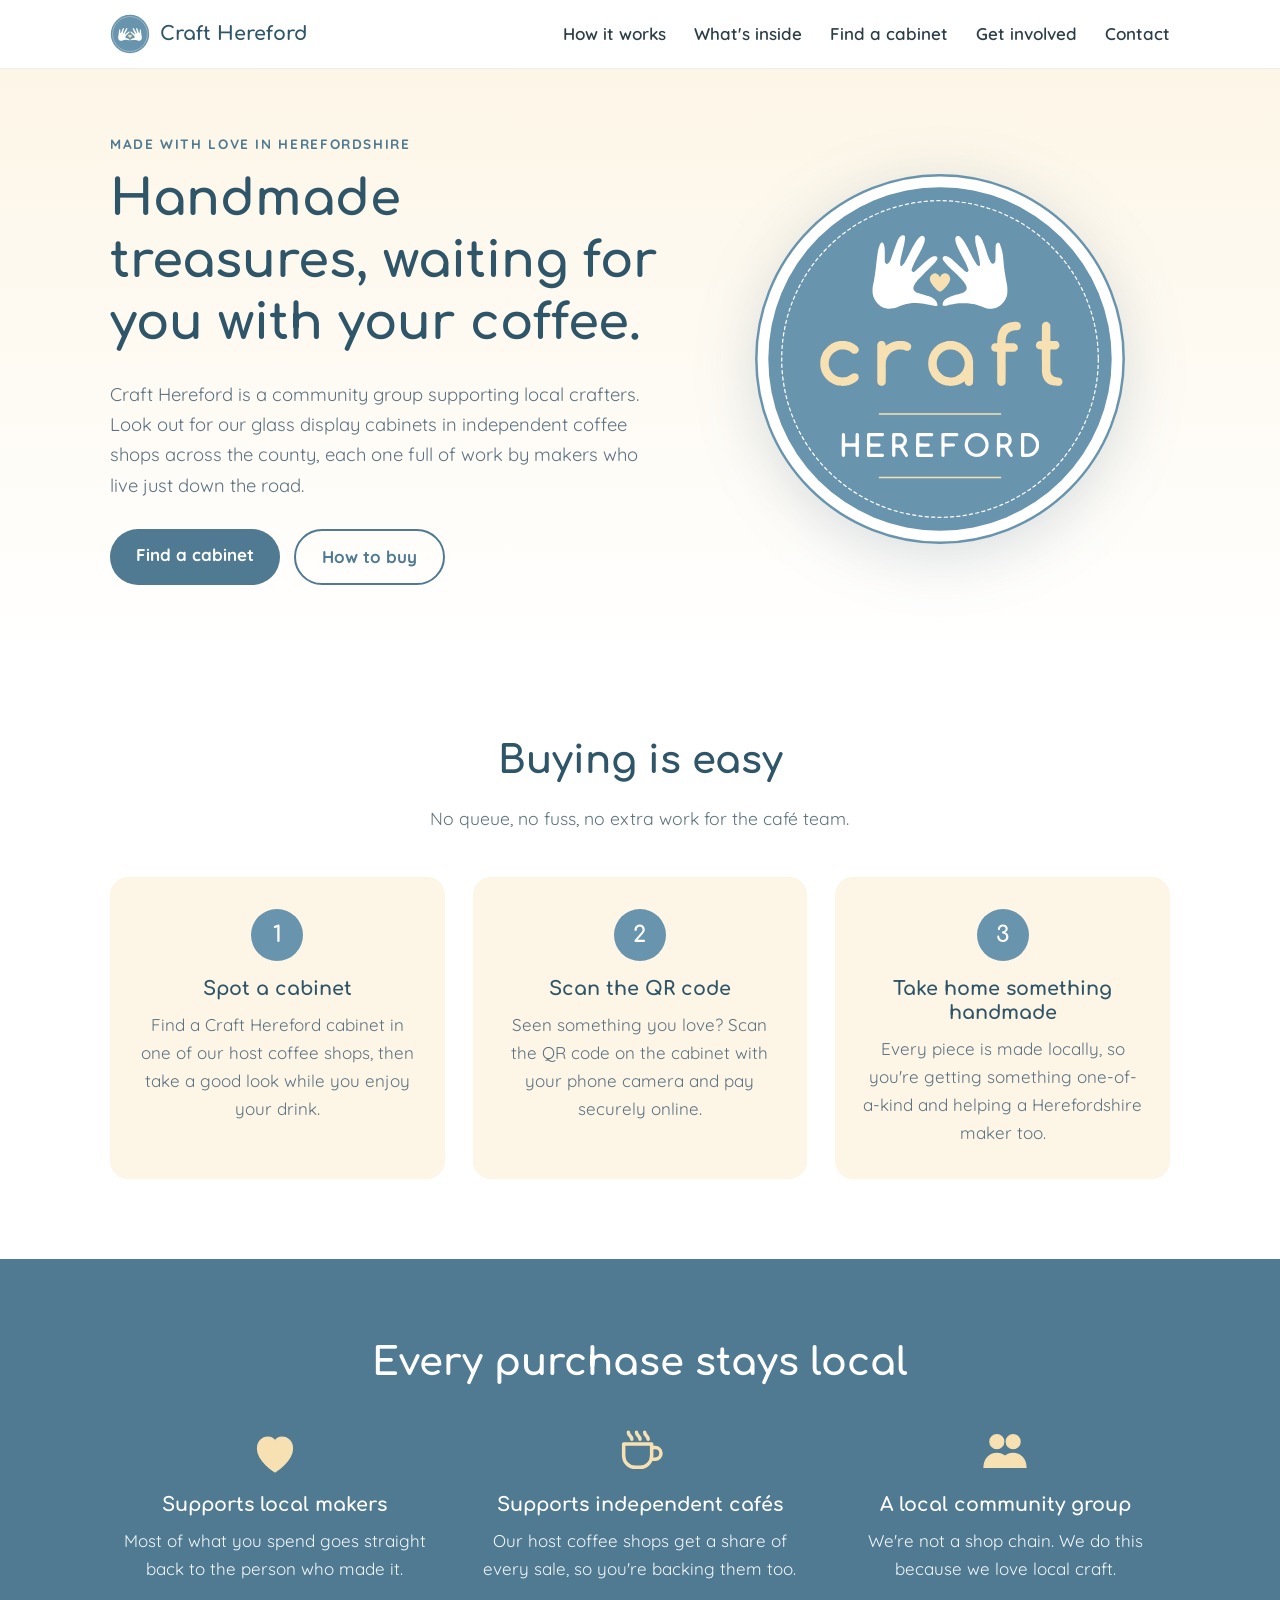
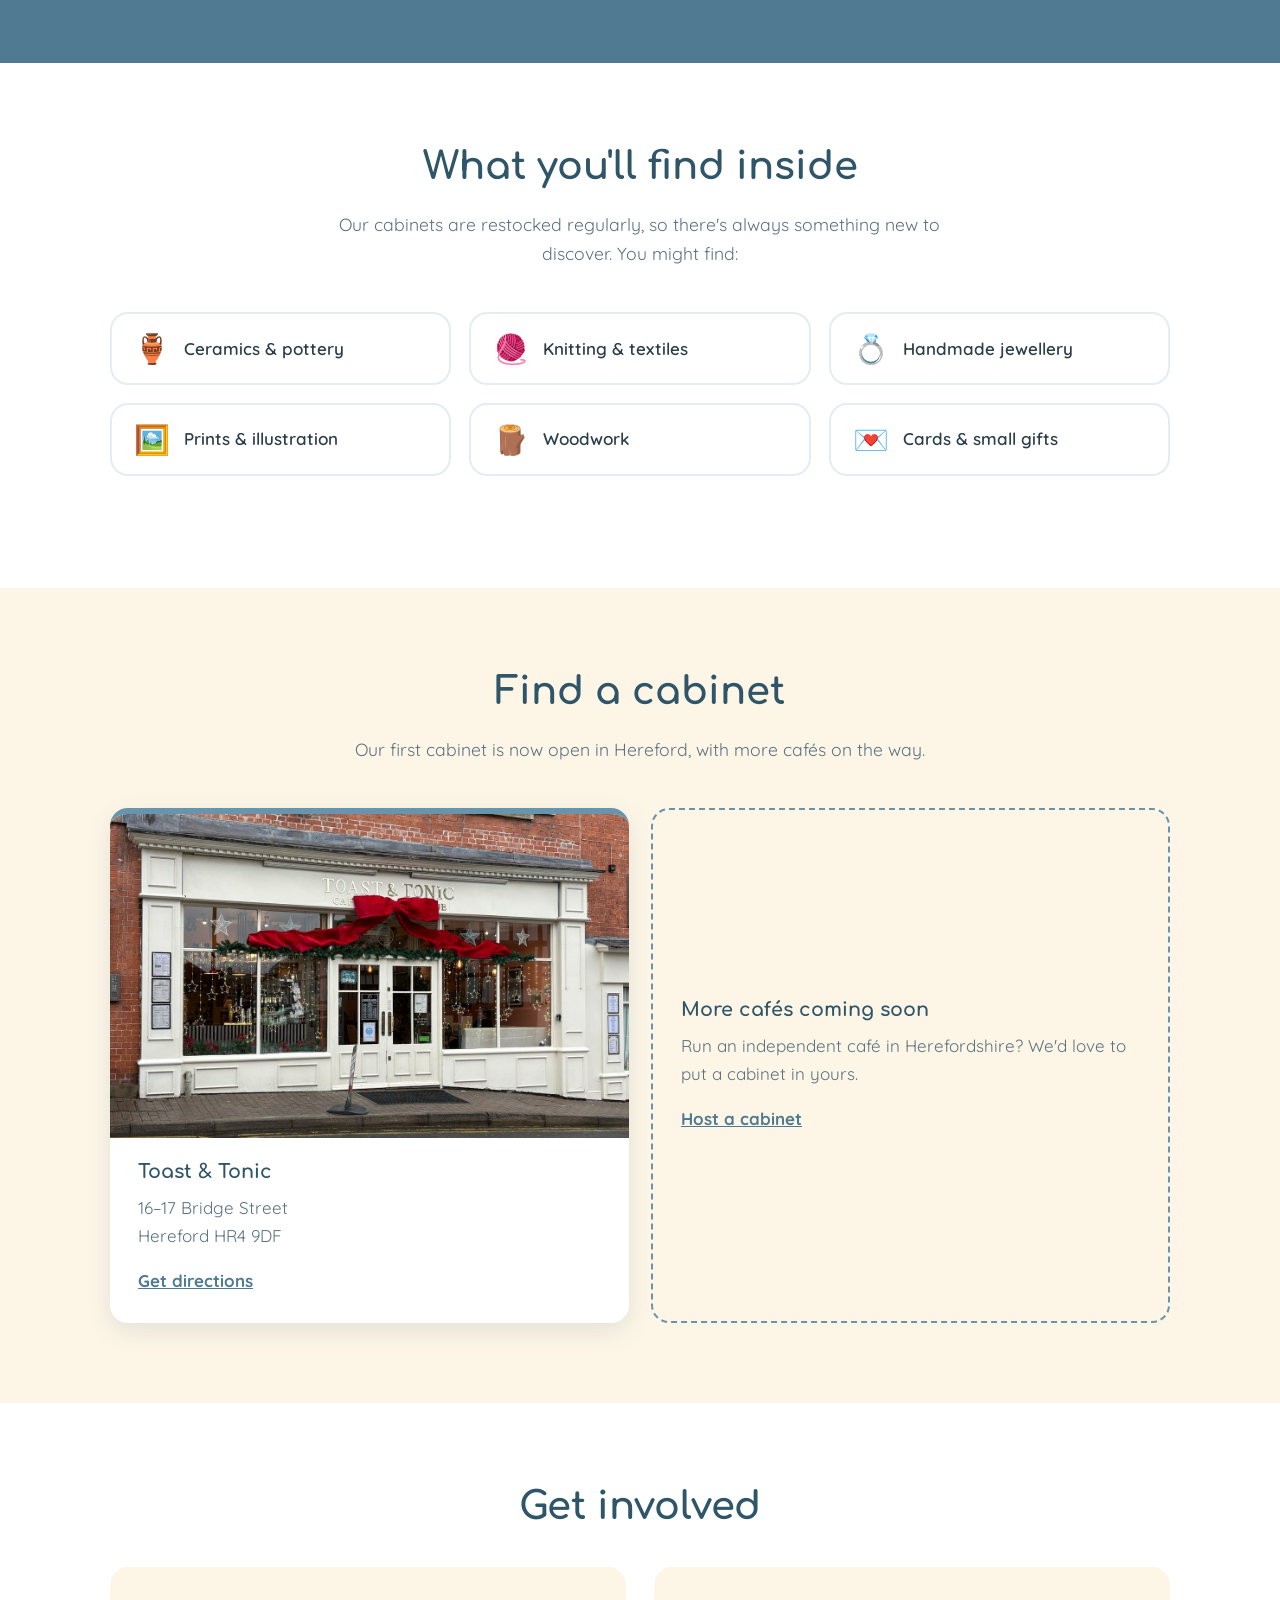
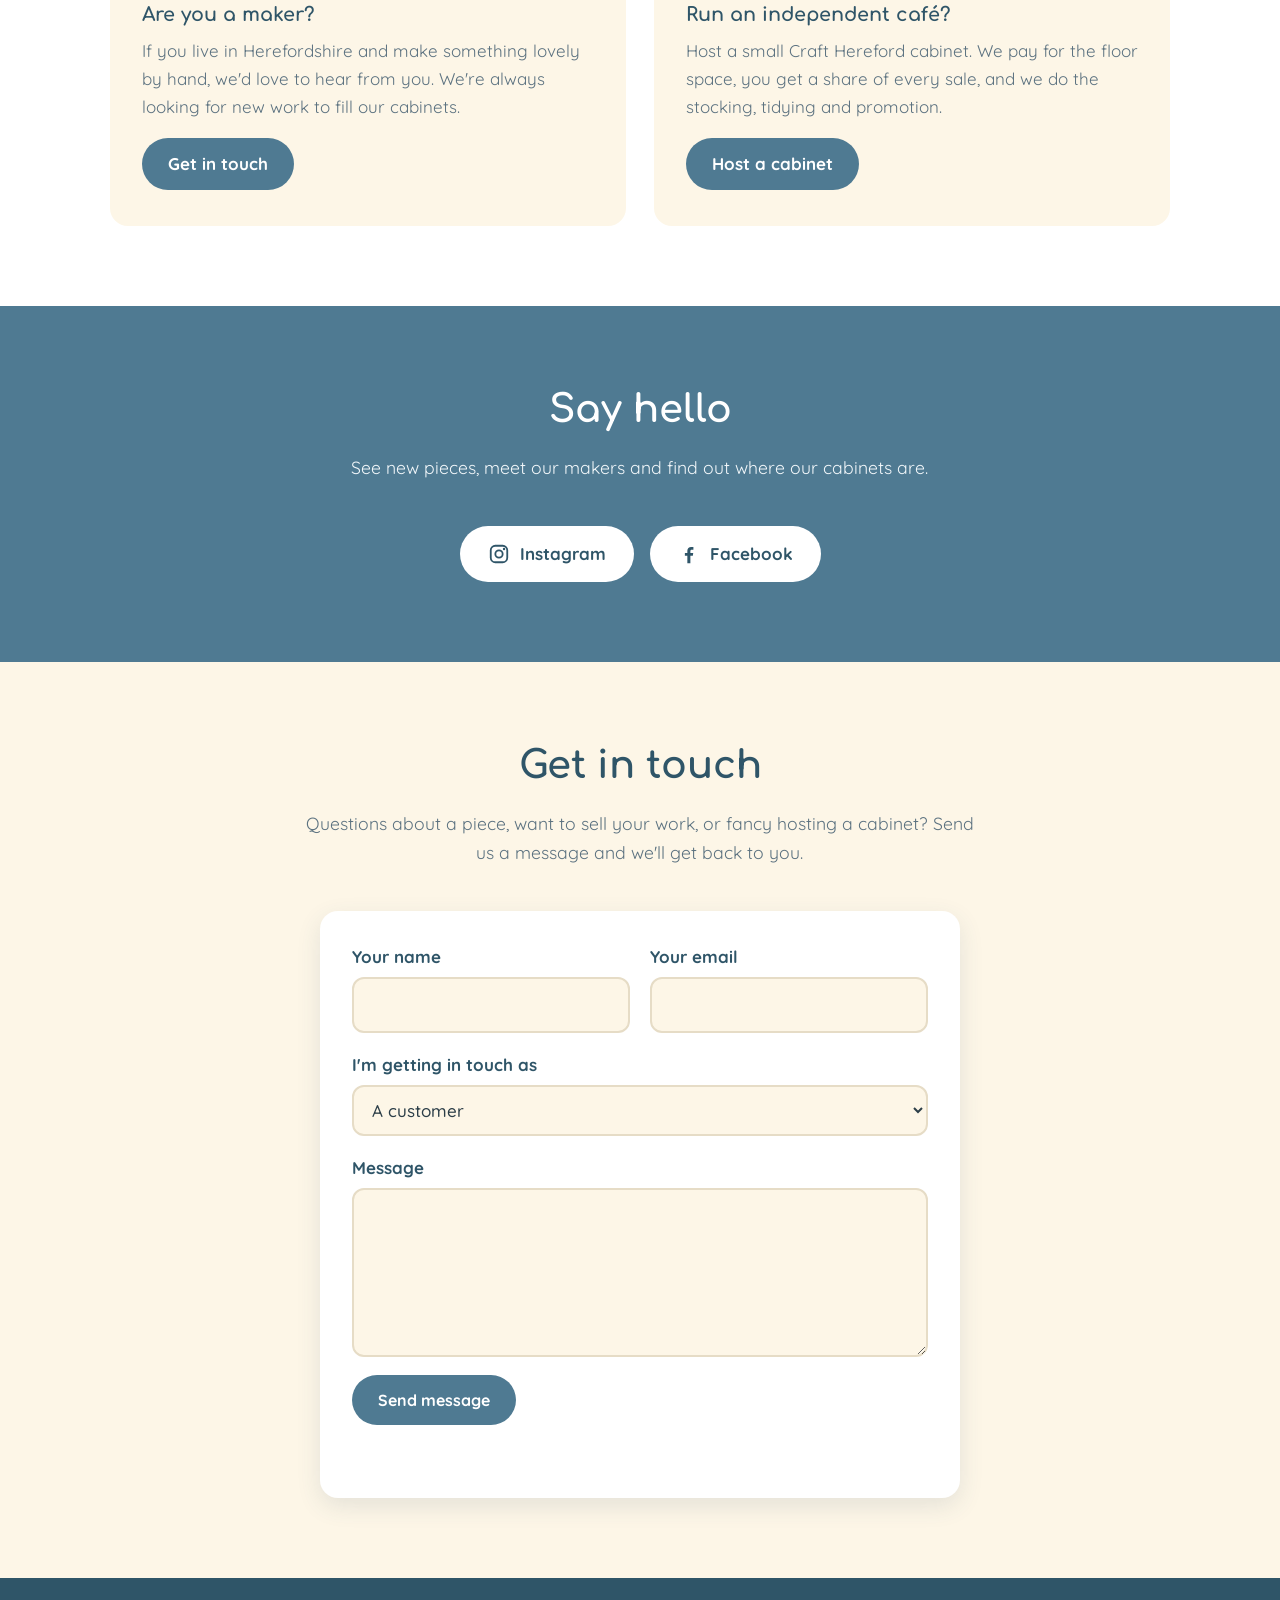
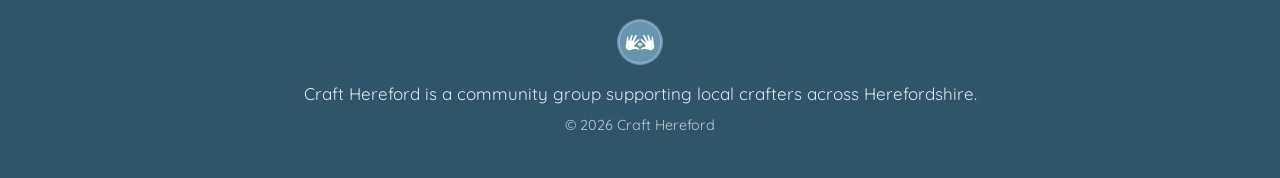
==== index.html @ 9505b9af "Use a sharper Toast & Tonic photo Resized from the full-size original to 1200x900 with camera data r" ====
<!doctype html>
<html lang="en-GB">
<head>
  <meta charset="utf-8">
  <meta name="viewport" content="width=device-width, initial-scale=1">
  <title>Craft Hereford | Handmade by local makers</title>
  <meta name="description" content="Craft Hereford is a community group supporting local crafters. Find our display cabinets of handmade work in independent coffee shops across Herefordshire.">
  <meta property="og:title" content="Craft Hereford">
  <meta property="og:description" content="Handmade by Herefordshire makers. Find our cabinets in independent coffee shops across the county.">
  <meta property="og:image" content="assets/logo-600.png">
  <meta property="og:type" content="website">
  <meta name="theme-color" content="#6894ae">
  <link rel="icon" type="image/svg+xml" href="assets/logo/craft-hereford-mark.svg">
  <link rel="icon" type="image/png" href="assets/favicon.png">
  <link rel="apple-touch-icon" href="assets/apple-touch-icon.png">
  <link rel="preconnect" href="https://fonts.googleapis.com">
  <link rel="preconnect" href="https://fonts.gstatic.com" crossorigin>
  <link href="https://fonts.googleapis.com/css2?family=Comfortaa:wght@500;700&family=Quicksand:wght@400;500;600;700&display=swap" rel="stylesheet">
  <link rel="stylesheet" href="styles.css">
</head>
<body>

  <header class="site-header">
    <div class="container header-inner">
      <a href="#top" class="brand" aria-label="Craft Hereford home">
        <img src="assets/logo/craft-hereford-mark.svg" alt="" width="40" height="40">
        <span>Craft Hereford</span>
      </a>
      <button class="nav-toggle" aria-expanded="false" aria-controls="site-nav">
        <span class="sr-only">Menu</span>
        <span class="bar"></span><span class="bar"></span><span class="bar"></span>
      </button>
      <nav id="site-nav" class="site-nav">
        <a href="#how-it-works">How it works</a>
        <a href="#whats-inside">What's inside</a>
        <a href="#find-us">Find a cabinet</a>
        <a href="#get-involved">Get involved</a>
        <a href="#contact">Contact</a>
      </nav>
    </div>
  </header>

  <main id="top">

    <!-- Hero -->
    <section class="hero">
      <div class="container hero-inner">
        <div class="hero-text">
          <p class="eyebrow">Made with love in Herefordshire</p>
          <h1>Handmade treasures, waiting for you with your coffee.</h1>
          <p class="lead">
            Craft Hereford is a community group supporting local crafters.
            Look out for our glass display cabinets in independent coffee shops across
            the county, each one full of work by makers who live just down the road.
          </p>
          <div class="hero-actions">
            <a href="#find-us" class="btn btn-primary">Find a cabinet</a>
            <a href="#how-it-works" class="btn btn-ghost">How to buy</a>
          </div>
        </div>
        <div class="hero-logo">
          <img src="assets/logo/craft-hereford-badge.svg" alt="Craft Hereford logo: two hands framing a heart" width="600" height="600">
        </div>
      </div>
    </section>

    <!-- How it works -->
    <section id="how-it-works" class="section">
      <div class="container">
        <h2 class="section-title">Buying is easy</h2>
        <p class="section-intro">No queue, no fuss, no extra work for the café team.</p>
        <ol class="steps">
          <li class="step">
            <span class="step-num">1</span>
            <h3>Spot a cabinet</h3>
            <p>Find a Craft Hereford cabinet in one of our host coffee shops, then take a good look while you enjoy your drink.</p>
          </li>
          <li class="step">
            <span class="step-num">2</span>
            <h3>Scan the QR code</h3>
            <p>Seen something you love? Scan the QR code on the cabinet with your phone camera and pay securely online.</p>
          </li>
          <li class="step">
            <span class="step-num">3</span>
            <h3>Take home something handmade</h3>
            <p>Every piece is made locally, so you're getting something one-of-a-kind and helping a Herefordshire maker too.</p>
          </li>
        </ol>
      </div>
    </section>

    <!-- Why it matters -->
    <section class="section section-blue">
      <div class="container">
        <h2 class="section-title">Every purchase stays local</h2>
        <div class="values">
          <div class="value">
            <svg viewBox="0 0 48 48" aria-hidden="true"><path d="M24 42s-15-9.2-15-20.2C9 16 13 12 18 12c2.9 0 4.8 1.4 6 3.2C25.2 13.4 27.1 12 30 12c5 0 9 4 9 9.8C39 32.8 24 42 24 42z"/></svg>
            <h3>Supports local makers</h3>
            <p>Most of what you spend goes straight back to the person who made it.</p>
          </div>
          <div class="value">
            <svg viewBox="0 0 48 48" aria-hidden="true"><path d="M10 18h24v10a10 10 0 0 1-10 10h-4a10 10 0 0 1-10-10V18zm24 3h3a5 5 0 0 1 0 10h-3.5M14 8c0 3 3 3 3 6M21 8c0 3 3 3 3 6M28 8c0 3 3 3 3 6" fill="none" stroke-width="3" stroke-linecap="round" stroke-linejoin="round"/></svg>
            <h3>Supports independent cafés</h3>
            <p>Our host coffee shops get a share of every sale, so you're backing them too.</p>
          </div>
          <div class="value">
            <svg viewBox="0 0 48 48" aria-hidden="true"><circle cx="17" cy="16" r="6"/><circle cx="31" cy="16" r="6"/><path d="M6 38c0-7 5-12 11-12s11 5 11 12zM20 38c0-7 5-12 11-12s11 5 11 12z"/></svg>
            <h3>A local community group</h3>
            <p>We're not a shop chain. We do this because we love local craft.</p>
          </div>
        </div>
      </div>
    </section>

    <!-- What's inside -->
    <section id="whats-inside" class="section">
      <div class="container">
        <h2 class="section-title">What you'll find inside</h2>
        <p class="section-intro">Our cabinets are restocked regularly, so there's always something new to discover. You might find:</p>
        <ul class="crafts">
          <li><span class="craft-icon" aria-hidden="true">🏺</span>Ceramics &amp; pottery</li>
          <li><span class="craft-icon" aria-hidden="true">🧶</span>Knitting &amp; textiles</li>
          <li><span class="craft-icon" aria-hidden="true">💍</span>Handmade jewellery</li>
          <li><span class="craft-icon" aria-hidden="true">🖼️</span>Prints &amp; illustration</li>
          <li><span class="craft-icon" aria-hidden="true">🪵</span>Woodwork</li>
          <li><span class="craft-icon" aria-hidden="true">💌</span>Cards &amp; small gifts</li>
        </ul>
      </div>
    </section>

    <!-- Find us -->
    <section id="find-us" class="section section-cream">
      <div class="container">
        <h2 class="section-title">Find a cabinet</h2>
        <p class="section-intro">Our first cabinet is now open in Hereford, with more cafés on the way.</p>

        <!--
          CABINET LOCATIONS.
          To add a café, copy a <li class="location"> block and put it before the "More cafés" card.
          In the directions link, use + for spaces and %26 for "&".
          Photos go in assets/locations/ and should be landscape; they are cropped slightly to 16:10.

          <li class="location">
            <img class="location-photo" src="assets/locations/cafe-name.jpg" alt="The Café name shopfront" width="512" height="384" loading="lazy">   (optional: delete this line if there's no photo)
            <h3>Café name</h3>
            <p>Street<br>Town Postcode</p>
            <a href="https://www.google.com/maps/search/?api=1&amp;query=Café+name+Street+Town+Postcode" target="_blank" rel="noopener">Get directions</a>
          </li>
        -->
        <ul class="locations">
          <li class="location">
            <img class="location-photo" src="assets/locations/toast-and-tonic.jpg" alt="The Toast &amp; Tonic shopfront on Bridge Street, Hereford" width="1200" height="900" loading="lazy">
            <h3>Toast &amp; Tonic</h3>
            <p>16–17 Bridge Street<br>Hereford HR4 9DF</p>
            <a href="https://www.google.com/maps/search/?api=1&amp;query=Toast+%26+Tonic+16-17+Bridge+St+Hereford+HR4+9DF" target="_blank" rel="noopener">Get directions</a>
          </li>
          <li class="location location-more">
            <h3>More cafés coming soon</h3>
            <p>Run an independent café in Herefordshire? We'd love to put a cabinet in yours.</p>
            <a href="#contact" data-about="cafe">Host a cabinet</a>
          </li>
        </ul>
      </div>
    </section>

    <!-- Get involved -->
    <section id="get-involved" class="section">
      <div class="container">
        <h2 class="section-title">Get involved</h2>
        <div class="cards">
          <div class="card">
            <h3>Are you a maker?</h3>
            <p>If you live in Herefordshire and make something lovely by hand, we'd love to hear from you. We're always looking for new work to fill our cabinets.</p>
            <a href="#contact" class="btn btn-primary" data-about="maker">Get in touch</a>
          </div>
          <div class="card">
            <h3>Run an independent café?</h3>
            <p>Host a small Craft Hereford cabinet. We pay for the floor space, you get a share of every sale, and we do the stocking, tidying and promotion.</p>
            <a href="#contact" class="btn btn-primary" data-about="cafe">Host a cabinet</a>
          </div>
        </div>
      </div>
    </section>

    <!-- Follow / contact -->
    <section id="follow" class="section section-blue follow">
      <div class="container">
        <h2 class="section-title">Say hello</h2>
        <p class="section-intro">See new pieces, meet our makers and find out where our cabinets are.</p>
        <!-- TODO: replace the href values below with the real Instagram and Facebook page addresses. -->
        <div class="socials">
          <a class="social" href="https://www.instagram.com/" target="_blank" rel="noopener">
            <svg viewBox="0 0 24 24" aria-hidden="true"><rect x="3" y="3" width="18" height="18" rx="5" fill="none" stroke="currentColor" stroke-width="2"/><circle cx="12" cy="12" r="4" fill="none" stroke="currentColor" stroke-width="2"/><circle cx="17.5" cy="6.5" r="1.3" fill="currentColor"/></svg>
            Instagram
          </a>
          <a class="social" href="https://www.facebook.com/" target="_blank" rel="noopener">
            <svg viewBox="0 0 24 24" aria-hidden="true"><path fill="currentColor" d="M13.5 22v-8h2.7l.4-3.2h-3.1V8.8c0-.9.3-1.5 1.6-1.5h1.7V4.4c-.3 0-1.3-.1-2.5-.1-2.4 0-4.1 1.5-4.1 4.2v2.3H7.5V14h2.7v8z"/></svg>
            Facebook
          </a>
        </div>
      </div>
    </section>

    <!-- Contact form
         Messages are sent through Formspree (formspree.io), which emails them on.
         The section stays hidden until data-endpoint is set to the form's Formspree address. -->
    <section id="contact" class="section section-cream" hidden>
      <div class="container">
        <h2 class="section-title">Get in touch</h2>
        <p class="section-intro">Questions about a piece, want to sell your work, or fancy hosting a cabinet? Send us a message and we'll get back to you.</p>
        <form id="contact-form" class="contact-form" data-endpoint="https://formspree.io/f/xeagryoa" novalidate>
          <div class="form-row">
            <label>Your name
              <input type="text" name="name" required maxlength="100" autocomplete="name">
            </label>
            <label>Your email
              <input type="email" name="email" required maxlength="200" autocomplete="email">
            </label>
          </div>
          <label>I'm getting in touch as
            <select name="about">
              <option value="customer">A customer</option>
              <option value="maker">A maker who'd like to sell with us</option>
              <option value="cafe">A café interested in hosting a cabinet</option>
              <option value="other">Something else</option>
            </select>
          </label>
          <label>Message
            <textarea name="message" rows="5" required maxlength="4000"></textarea>
          </label>
          <!-- Spam trap: people never see or fill this in, bots do -->
          <input type="text" name="_gotcha" tabindex="-1" autocomplete="off" class="sr-only" aria-hidden="true">
          <button type="submit" class="btn btn-primary">Send message</button>
          <p class="form-status" role="status" aria-live="polite"></p>
        </form>
      </div>
    </section>

  </main>

  <footer class="site-footer">
    <div class="container footer-inner">
      <img src="assets/logo/craft-hereford-mark.svg" alt="" width="48" height="48">
      <p>Craft Hereford is a community group supporting local crafters across Herefordshire.</p>
      <p class="small">&copy; <span id="year">2026</span> Craft Hereford</p>
    </div>
  </footer>

  <script>
    // Mobile menu toggle
    const toggle = document.querySelector('.nav-toggle');
    const nav = document.getElementById('site-nav');
    toggle.addEventListener('click', () => {
      const open = nav.classList.toggle('open');
      toggle.setAttribute('aria-expanded', open);
    });
    nav.querySelectorAll('a').forEach(a => a.addEventListener('click', () => {
      nav.classList.remove('open');
      toggle.setAttribute('aria-expanded', 'false');
    }));
    document.getElementById('year').textContent = new Date().getFullYear();
  </script>
  <script src="assets/contact.js"></script>
</body>
</html>
---- styles.css ----
/* Craft Hereford: colours taken from the logo */
:root {
  --blue: #6894ae;
  --blue-dark: #4f7a92;
  --blue-deep: #2f5568;
  --cream: #f7e1b2;
  --cream-light: #fdf6e7;
  --white: #ffffff;
  --text: #2c3e48;
  --muted: #5c7280;
  --radius: 18px;
  --shadow: 0 8px 24px rgba(47, 85, 104, 0.12);
  --font-display: "Comfortaa", "Quicksand", system-ui, sans-serif; /* the logo's typeface */
}

*, *::before, *::after { box-sizing: border-box; }

html { scroll-behavior: smooth; scroll-padding-top: 80px; }

body {
  margin: 0;
  font-family: "Quicksand", "Trebuchet MS", system-ui, sans-serif;
  font-size: 1.0625rem;
  line-height: 1.65;
  color: var(--text);
  background: var(--white);
  -webkit-font-smoothing: antialiased;
}

img { max-width: 100%; height: auto; display: block; }
a { color: var(--blue-dark); }
h1, h2, h3 { font-family: var(--font-display); font-weight: 700; line-height: 1.25; color: var(--blue-deep); margin: 0 0 0.5em; }
h3 { font-size: 1.2rem; }
p { margin: 0 0 1em; }

.container { width: 100%; max-width: 1100px; margin: 0 auto; padding: 0 20px; }

.sr-only {
  position: absolute; width: 1px; height: 1px; padding: 0; margin: -1px;
  overflow: hidden; clip: rect(0, 0, 0, 0); border: 0;
}

/* Header */
.site-header {
  position: sticky; top: 0; z-index: 10;
  background: rgba(255, 255, 255, 0.95);
  backdrop-filter: blur(6px);
  border-bottom: 1px solid #e6eef3;
}
.header-inner { display: flex; align-items: center; justify-content: space-between; height: 68px; }
.brand { display: flex; align-items: center; gap: 10px; text-decoration: none; font-family: var(--font-display); font-weight: 700; font-size: 1.2rem; color: var(--blue-deep); }
.site-nav { display: flex; gap: 28px; }
.site-nav a { text-decoration: none; font-weight: 600; color: var(--text); }
.site-nav a:hover { color: var(--blue-dark); }

.nav-toggle { display: none; background: none; border: 0; padding: 10px; cursor: pointer; }
.nav-toggle .bar { display: block; width: 24px; height: 3px; margin: 4px 0; border-radius: 2px; background: var(--blue-deep); }

/* Buttons */
.btn {
  display: inline-block; padding: 12px 26px; border-radius: 999px;
  font-weight: 700; text-decoration: none; transition: transform .15s, background .15s;
}
.btn:hover { transform: translateY(-2px); }
.btn-primary { background: var(--blue-dark); color: var(--white); }
.btn-primary:hover { background: var(--blue-deep); }
.btn-ghost { border: 2px solid var(--blue-dark); color: var(--blue-dark); }

/* Hero */
.hero { background: linear-gradient(180deg, var(--cream-light) 0%, var(--white) 100%); padding: 64px 0 72px; }
.hero-inner { display: grid; grid-template-columns: 1.2fr 1fr; gap: 48px; align-items: center; }
.eyebrow { text-transform: uppercase; letter-spacing: .12em; font-weight: 700; font-size: .85rem; color: var(--blue-dark); }
.hero h1 { font-size: clamp(2rem, 4.5vw, 3.1rem); }
.lead { font-size: 1.15rem; color: var(--muted); max-width: 34em; }
.hero-actions { display: flex; flex-wrap: wrap; gap: 14px; margin-top: 28px; }
.hero-logo img { width: 100%; max-width: 440px; margin: 0 auto; filter: drop-shadow(0 12px 30px rgba(47, 85, 104, .18)); }

/* Sections */
.section { padding: 80px 0; }
.section-blue { background: var(--blue-dark); color: var(--white); }
.section-blue h2, .section-blue h3 { color: var(--white); }
.section-cream { background: var(--cream-light); }
.section-title { font-size: clamp(1.7rem, 3.5vw, 2.4rem); text-align: center; }
.section-intro { text-align: center; max-width: 38em; margin: 0 auto 44px; color: var(--muted); font-size: 1.1rem; }
.section-blue .section-intro { color: #f2f7fa; }

/* Steps */
.steps { list-style: none; margin: 0; padding: 0; display: grid; grid-template-columns: repeat(3, 1fr); gap: 28px; }
.step { background: var(--cream-light); border-radius: var(--radius); padding: 32px 26px; text-align: center; }
.step-num {
  display: inline-flex; align-items: center; justify-content: center;
  width: 52px; height: 52px; border-radius: 50%; margin-bottom: 16px;
  background: var(--blue); color: var(--white); font-family: var(--font-display); font-weight: 700; font-size: 1.4rem;
}
.step p { color: var(--muted); margin: 0; }

/* Values */
.values { display: grid; grid-template-columns: repeat(3, 1fr); gap: 36px; margin-top: 36px; text-align: center; }
.value svg { width: 56px; height: 56px; fill: var(--cream); stroke: var(--cream); margin: 0 auto 14px; display: block; }
.value p { color: #f2f7fa; margin: 0; }

/* Crafts */
.crafts { list-style: none; margin: 0 0 32px; padding: 0; display: grid; grid-template-columns: repeat(3, 1fr); gap: 18px; }
.crafts li {
  display: flex; align-items: center; gap: 14px;
  padding: 20px 22px; border-radius: var(--radius);
  border: 2px solid #e3edf3; font-weight: 600;
}
.craft-icon { font-size: 1.8rem; line-height: 1; }

/* Locations */
.locations { list-style: none; margin: 0; padding: 0; display: grid; grid-template-columns: repeat(auto-fit, minmax(260px, 1fr)); gap: 22px; }
.location { background: var(--white); border-radius: var(--radius); padding: 28px; box-shadow: var(--shadow); border-top: 6px solid var(--blue); overflow: hidden; }
.location-photo { display: block; width: calc(100% + 56px); max-width: none; margin: -28px -28px 22px; aspect-ratio: 16 / 10; object-fit: cover; }
.location p { color: var(--muted); }
.location a { font-weight: 700; }
.location-more { background: transparent; box-shadow: none; border: 2px dashed var(--blue); display: flex; flex-direction: column; justify-content: center; }

/* Cards */
.cards { display: grid; grid-template-columns: repeat(2, 1fr); gap: 28px; margin-top: 36px; }
.card { background: var(--cream-light); border-radius: var(--radius); padding: 36px 32px; }
.card p { color: var(--muted); }

/* Follow */
.socials { display: flex; justify-content: center; flex-wrap: wrap; gap: 16px; }
.social {
  display: inline-flex; align-items: center; gap: 10px;
  padding: 14px 28px; border-radius: 999px;
  background: var(--white); color: var(--blue-deep);
  font-weight: 700; text-decoration: none; transition: transform .15s;
}
.social:hover { transform: translateY(-2px); }
.social svg { width: 22px; height: 22px; }

/* Footer */
.site-footer { background: var(--blue-deep); color: #dce8ef; padding: 40px 0; text-align: center; }
.footer-inner { display: flex; flex-direction: column; align-items: center; gap: 6px; }
.footer-inner img { margin-bottom: 8px; }
.footer-inner p { margin: 0; }
.small { font-size: .9rem; opacity: .8; }

/* Responsive */
@media (max-width: 860px) {
  .hero-inner { grid-template-columns: 1fr; text-align: center; }
  .hero-logo { order: -1; }
  .hero-logo img { max-width: 260px; }
  .lead { margin-left: auto; margin-right: auto; }
  .hero-actions { justify-content: center; }
  .steps, .values, .cards { grid-template-columns: 1fr; }
  .crafts { grid-template-columns: repeat(2, 1fr); }
}

@media (max-width: 720px) {
  .nav-toggle { display: block; }
  .site-nav {
    display: none; position: absolute; top: 68px; left: 0; right: 0;
    flex-direction: column; gap: 0; background: var(--white);
    border-bottom: 1px solid #e6eef3; box-shadow: var(--shadow);
  }
  .site-nav.open { display: flex; }
  .site-nav a { padding: 16px 20px; border-top: 1px solid #eef3f6; }
  .section { padding: 60px 0; }
  .hero { padding: 40px 0 56px; }
}

@media (max-width: 460px) {
  .crafts { grid-template-columns: 1fr; }
}

/* Contact form */
.contact-form {
  max-width: 640px; margin: 0 auto; padding: 32px;
  background: var(--white); border-radius: var(--radius); box-shadow: var(--shadow);
}
.contact-form .form-row { display: grid; grid-template-columns: 1fr 1fr; gap: 0 20px; }
.contact-form label { display: block; font-weight: 700; color: var(--blue-deep); margin-bottom: 18px; }
.contact-form input, .contact-form select, .contact-form textarea {
  display: block; width: 100%; margin-top: 6px; padding: 12px 14px;
  font: inherit; font-weight: 500; color: var(--text);
  background: var(--cream-light); border: 2px solid #e6dcc6; border-radius: 12px;
}
.contact-form textarea { resize: vertical; min-height: 130px; }
/* keep the hidden spam-trap field hidden (the input styles above would otherwise show it) */
.contact-form input.sr-only { position: absolute; width: 1px; height: 1px; padding: 0; margin: -1px; border: 0; overflow: hidden; clip: rect(0, 0, 0, 0); }
.contact-form { position: relative; }
.contact-form input:focus, .contact-form select:focus, .contact-form textarea:focus {
  outline: none; border-color: var(--blue); background: var(--white);
}
.contact-form button { border: 0; cursor: pointer; font: inherit; font-weight: 700; font-size: 1rem; }
.contact-form button:disabled { opacity: .6; cursor: wait; transform: none; }
.form-status { margin: 14px 0 0; font-weight: 600; min-height: 1.6em; }
.form-status.ok { color: #2e7d4f; }
.form-status.error { color: #b3412e; }

@media (max-width: 600px) {
  .contact-form { padding: 22px; }
  .contact-form .form-row { grid-template-columns: 1fr; }
}
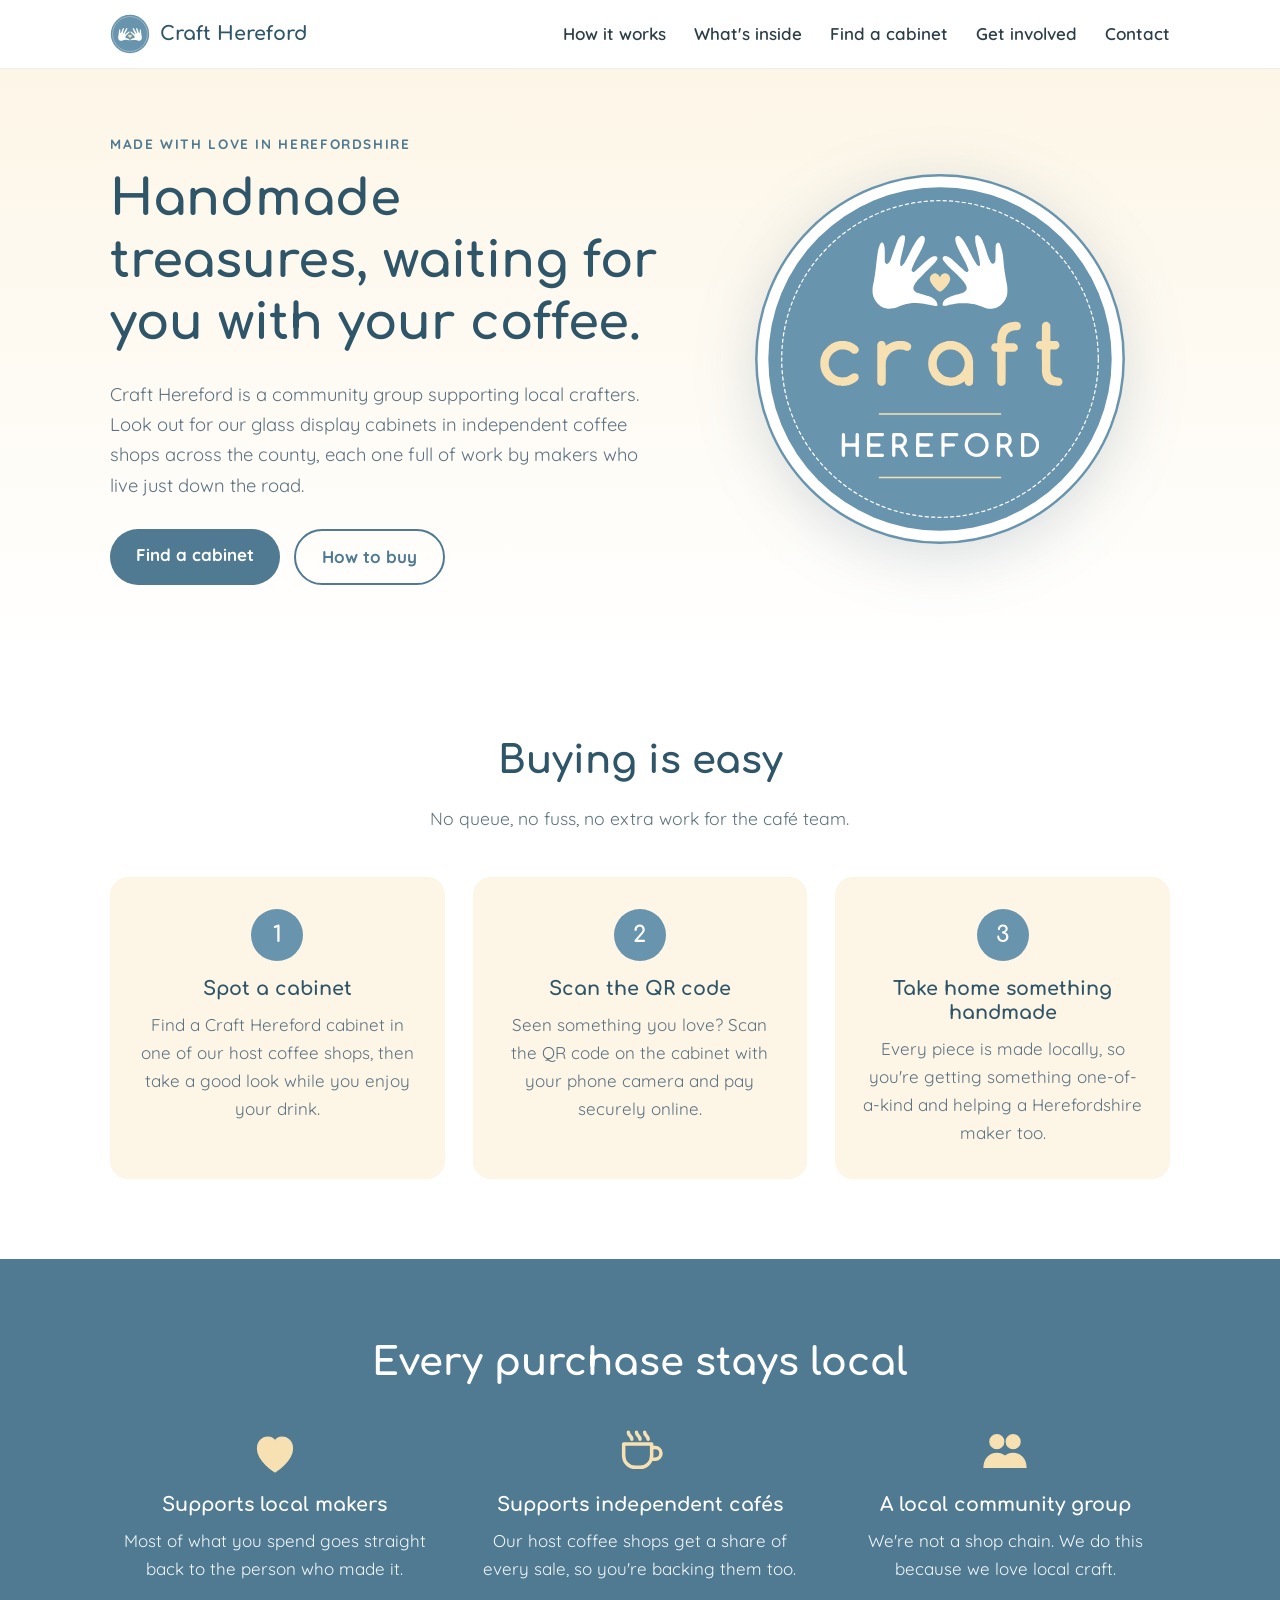
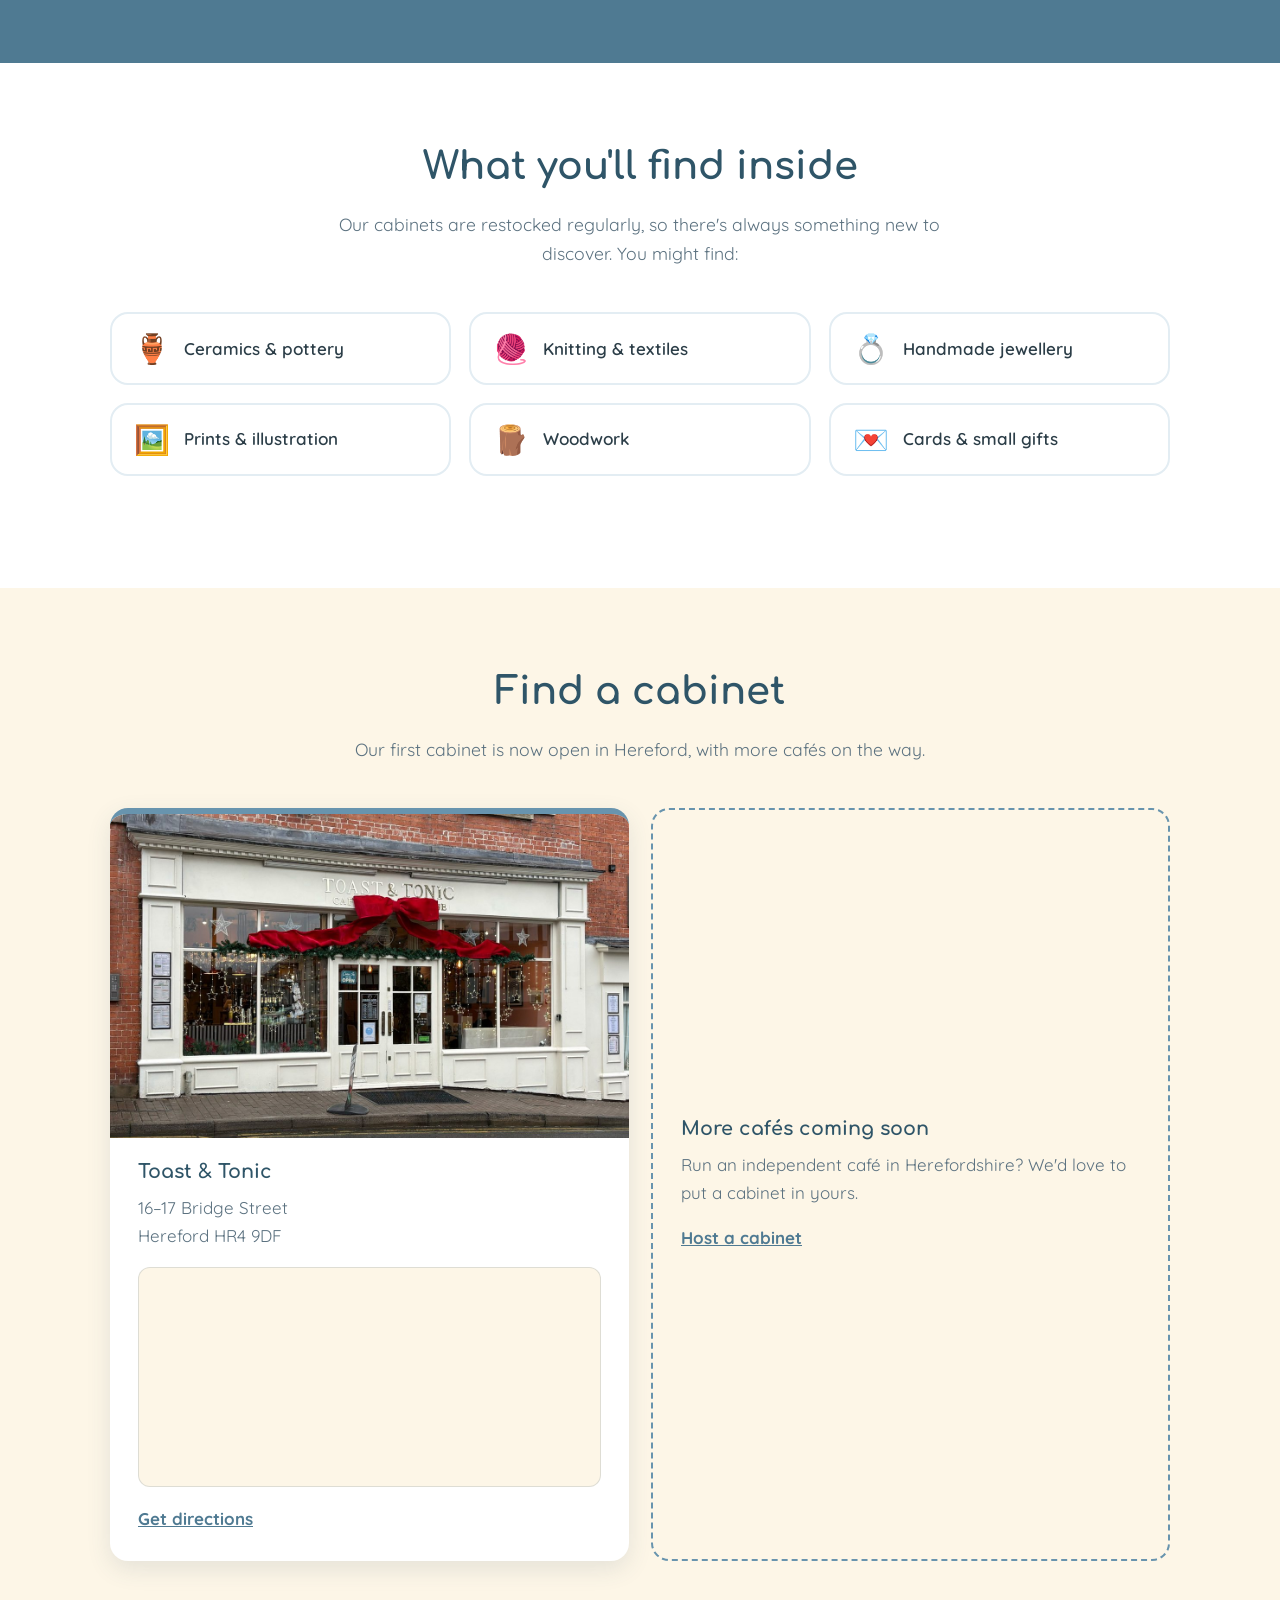
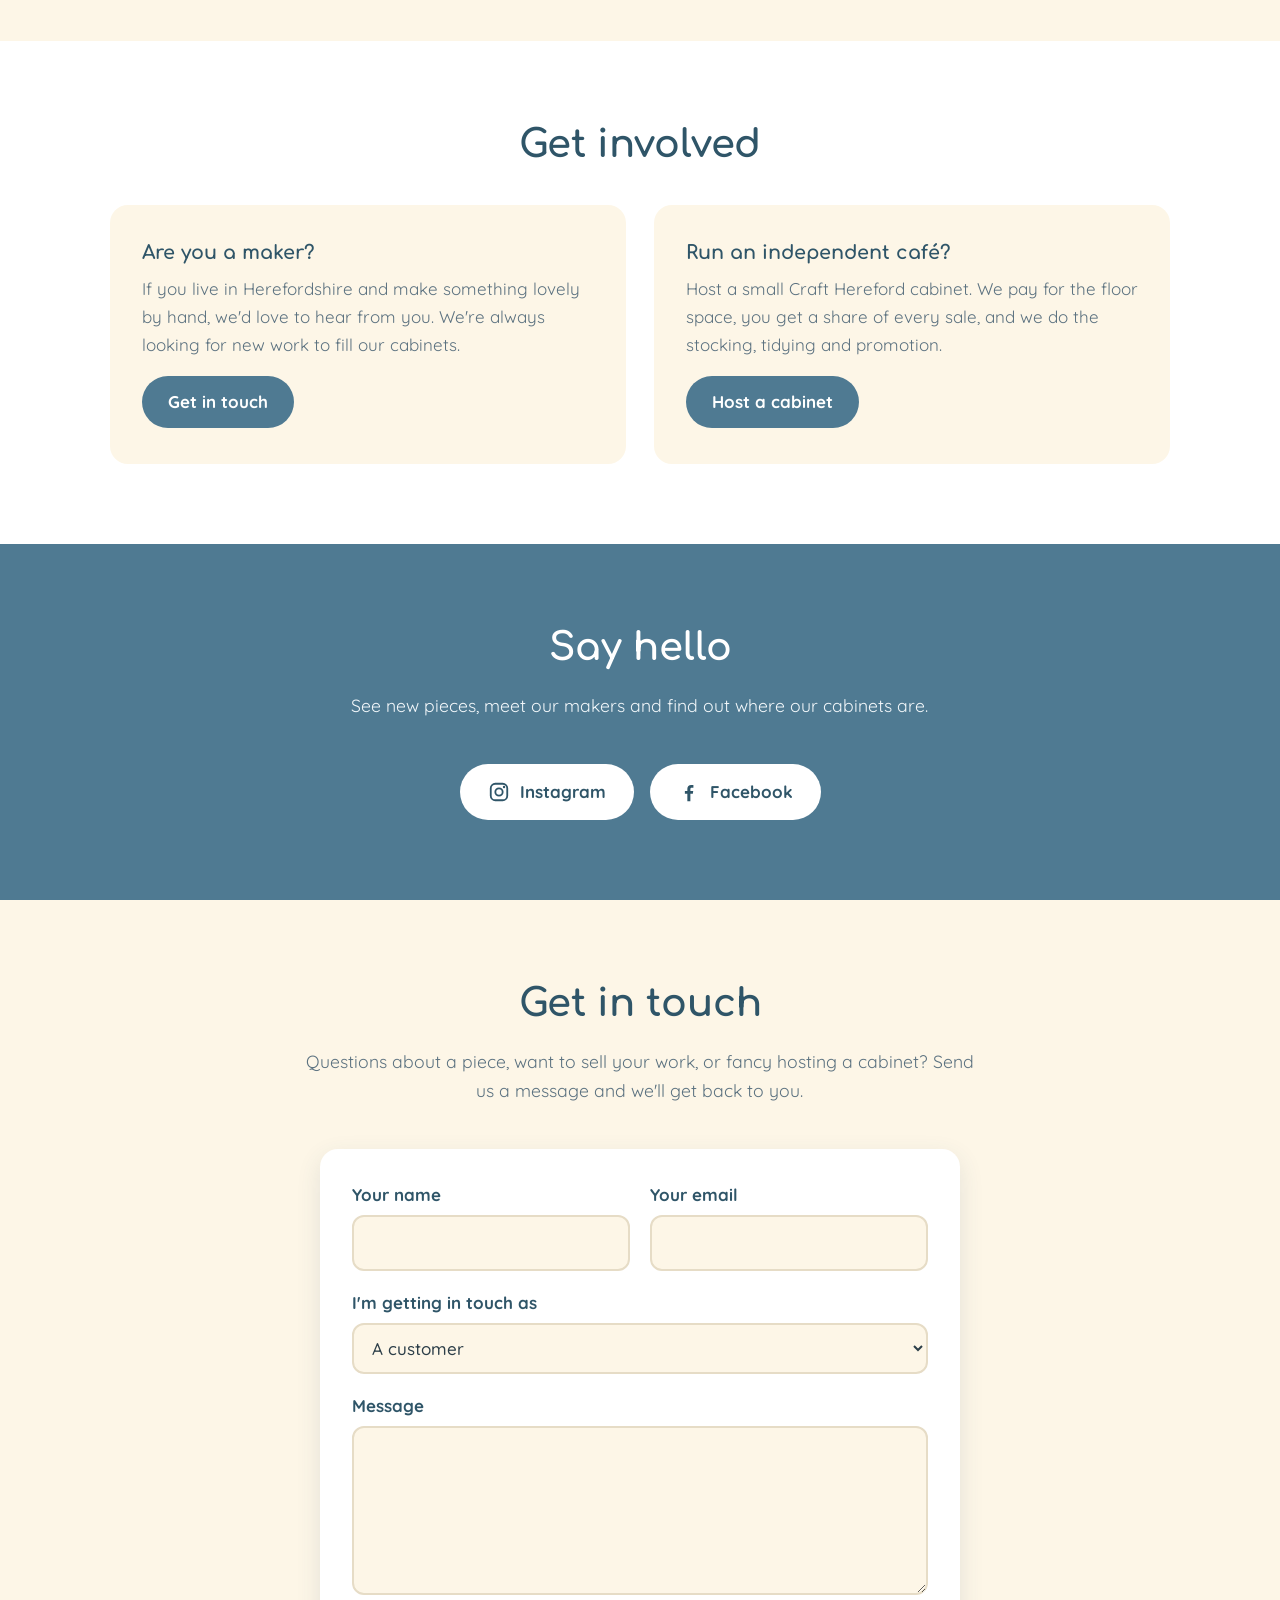
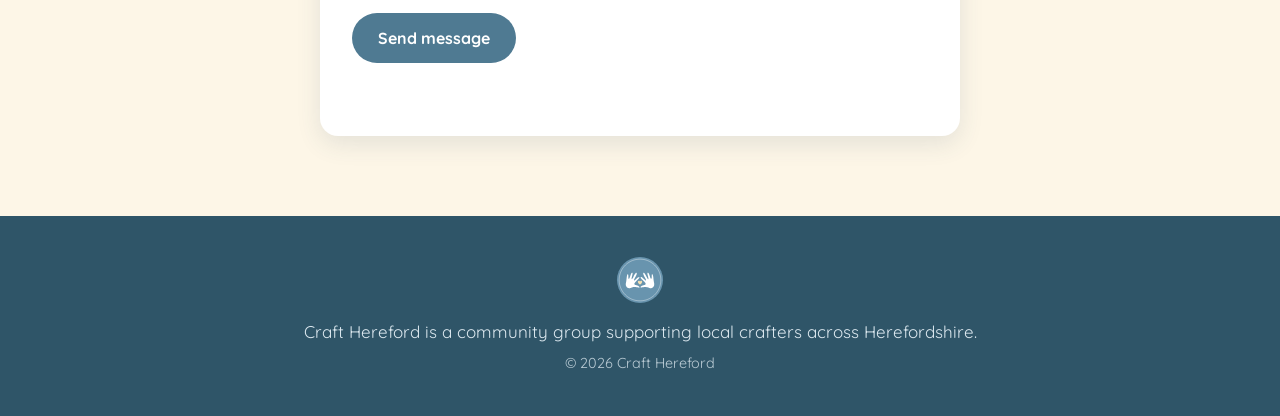
==== commit 24c14946: "Add an OpenStreetMap map to the Toast & Tonic card A small map with a pin on the café sits under the" ====
--- a/index.html
+++ b/index.html
@@ -140,11 +140,14 @@
           To add a café, copy a <li class="location"> block and put it before the "More cafés" card.
           In the directions link, use + for spaces and %26 for "&".
           Photos go in assets/locations/ and should be landscape; they are cropped slightly to 16:10.
+          For the map, get the café's coordinates from Google Maps (right-click on it and click the
+          numbers at the top) and put the first number in data-lat and the second in data-lon.
 
           <li class="location">
             <img class="location-photo" src="assets/locations/cafe-name.jpg" alt="The Café name shopfront" width="512" height="384" loading="lazy">   (optional: delete this line if there's no photo)
             <h3>Café name</h3>
             <p>Street<br>Town Postcode</p>
+            <div class="location-map" data-lat="52.00000" data-lon="-2.70000" data-name="Café name"></div>   (optional: the map)
             <a href="https://www.google.com/maps/search/?api=1&amp;query=Café+name+Street+Town+Postcode" target="_blank" rel="noopener">Get directions</a>
           </li>
         -->
@@ -153,6 +156,7 @@
             <img class="location-photo" src="assets/locations/toast-and-tonic.jpg" alt="The Toast &amp; Tonic shopfront on Bridge Street, Hereford" width="1200" height="900" loading="lazy">
             <h3>Toast &amp; Tonic</h3>
             <p>16–17 Bridge Street<br>Hereford HR4 9DF</p>
+            <div class="location-map" data-lat="52.05344" data-lon="-2.71867" data-name="Toast &amp; Tonic"></div>
             <a href="https://www.google.com/maps/search/?api=1&amp;query=Toast+%26+Tonic+16-17+Bridge+St+Hereford+HR4+9DF" target="_blank" rel="noopener">Get directions</a>
           </li>
           <li class="location location-more">
@@ -262,5 +266,6 @@
     document.getElementById('year').textContent = new Date().getFullYear();
   </script>
   <script src="assets/contact.js"></script>
+  <script src="assets/maps.js"></script>
 </body>
 </html>
--- a/styles.css
+++ b/styles.css
@@ -113,6 +113,8 @@
 .location { background: var(--white); border-radius: var(--radius); padding: 28px; box-shadow: var(--shadow); border-top: 6px solid var(--blue); overflow: hidden; }
 .location-photo { display: block; width: calc(100% + 56px); max-width: none; margin: -28px -28px 22px; aspect-ratio: 16 / 10; object-fit: cover; }
 .location p { color: var(--muted); }
+.location-map { height: 220px; margin: 0 0 18px; border-radius: 12px; overflow: hidden; background: var(--cream-light); border: 1px solid rgba(47, 85, 104, 0.15); }
+.location-map iframe { display: block; width: 100%; height: 100%; border: 0; }
 .location a { font-weight: 700; }
 .location-more { background: transparent; box-shadow: none; border: 2px dashed var(--blue); display: flex; flex-direction: column; justify-content: center; }
 
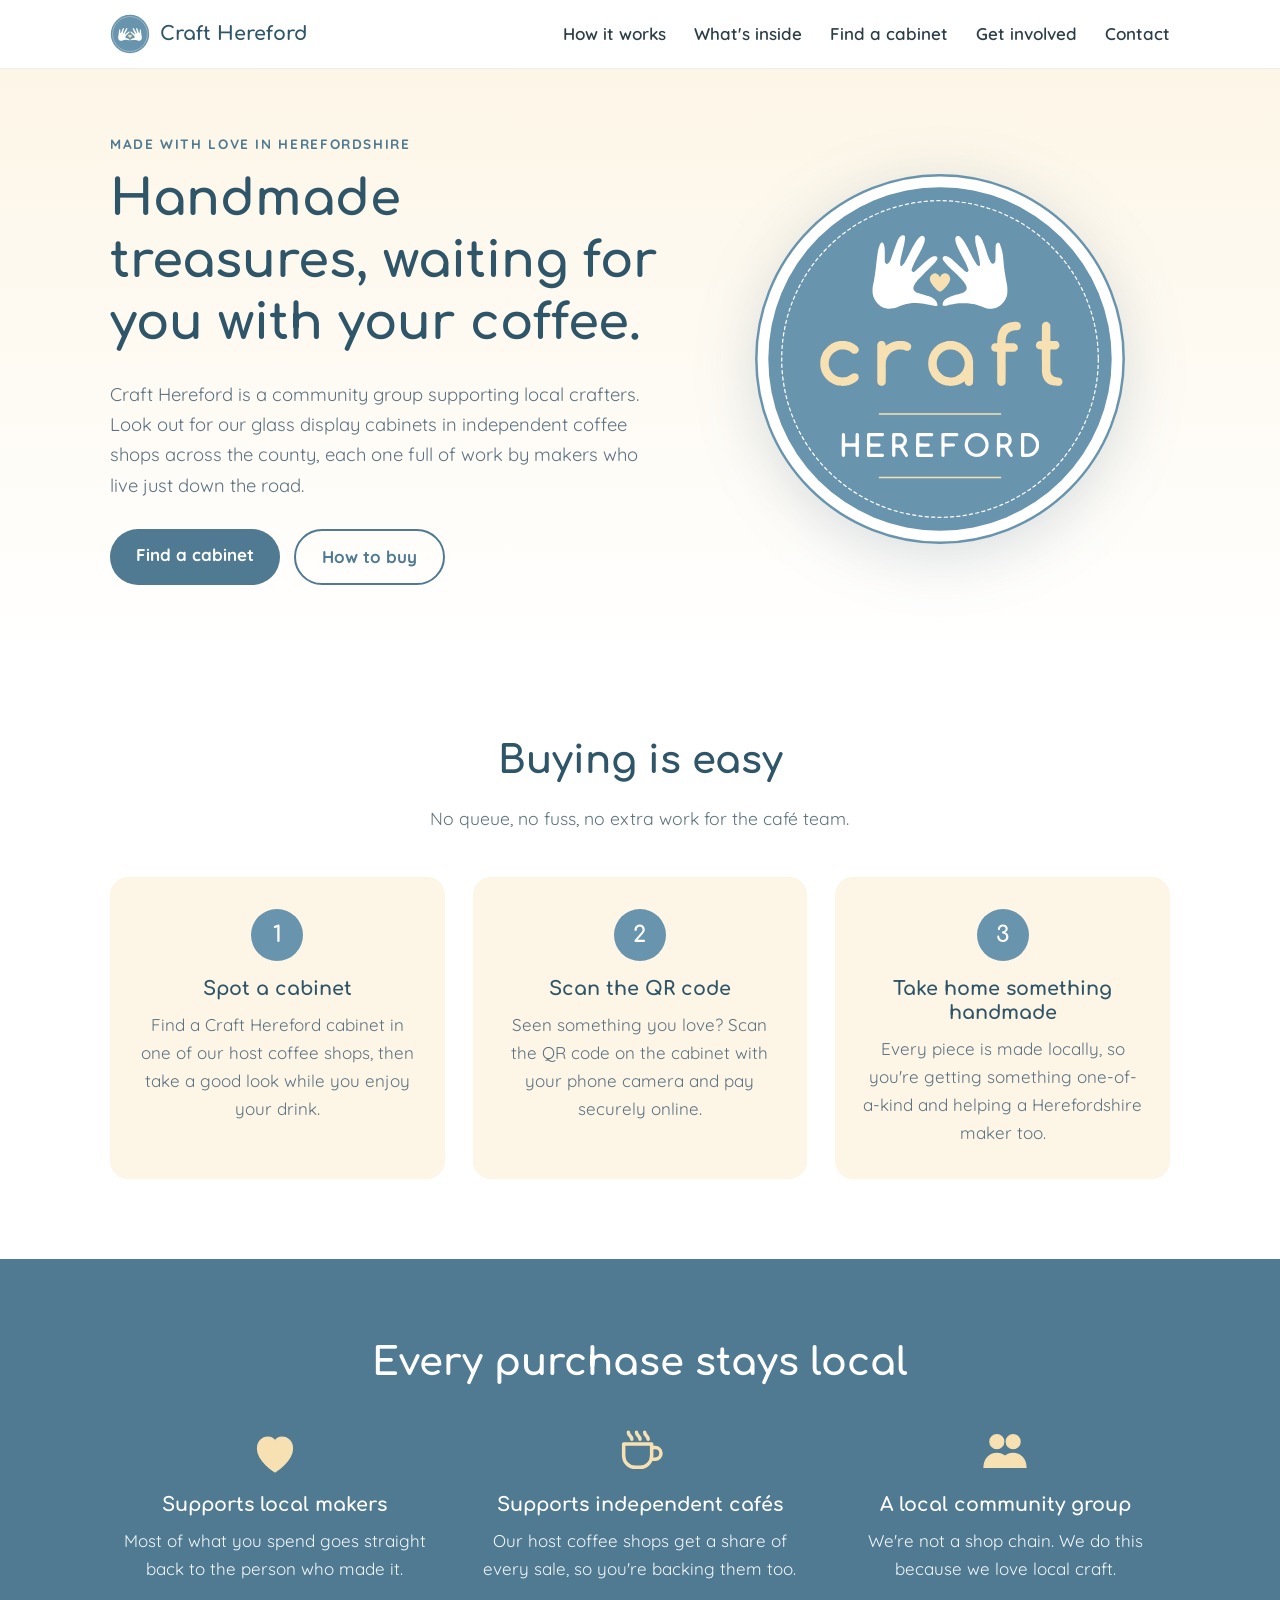
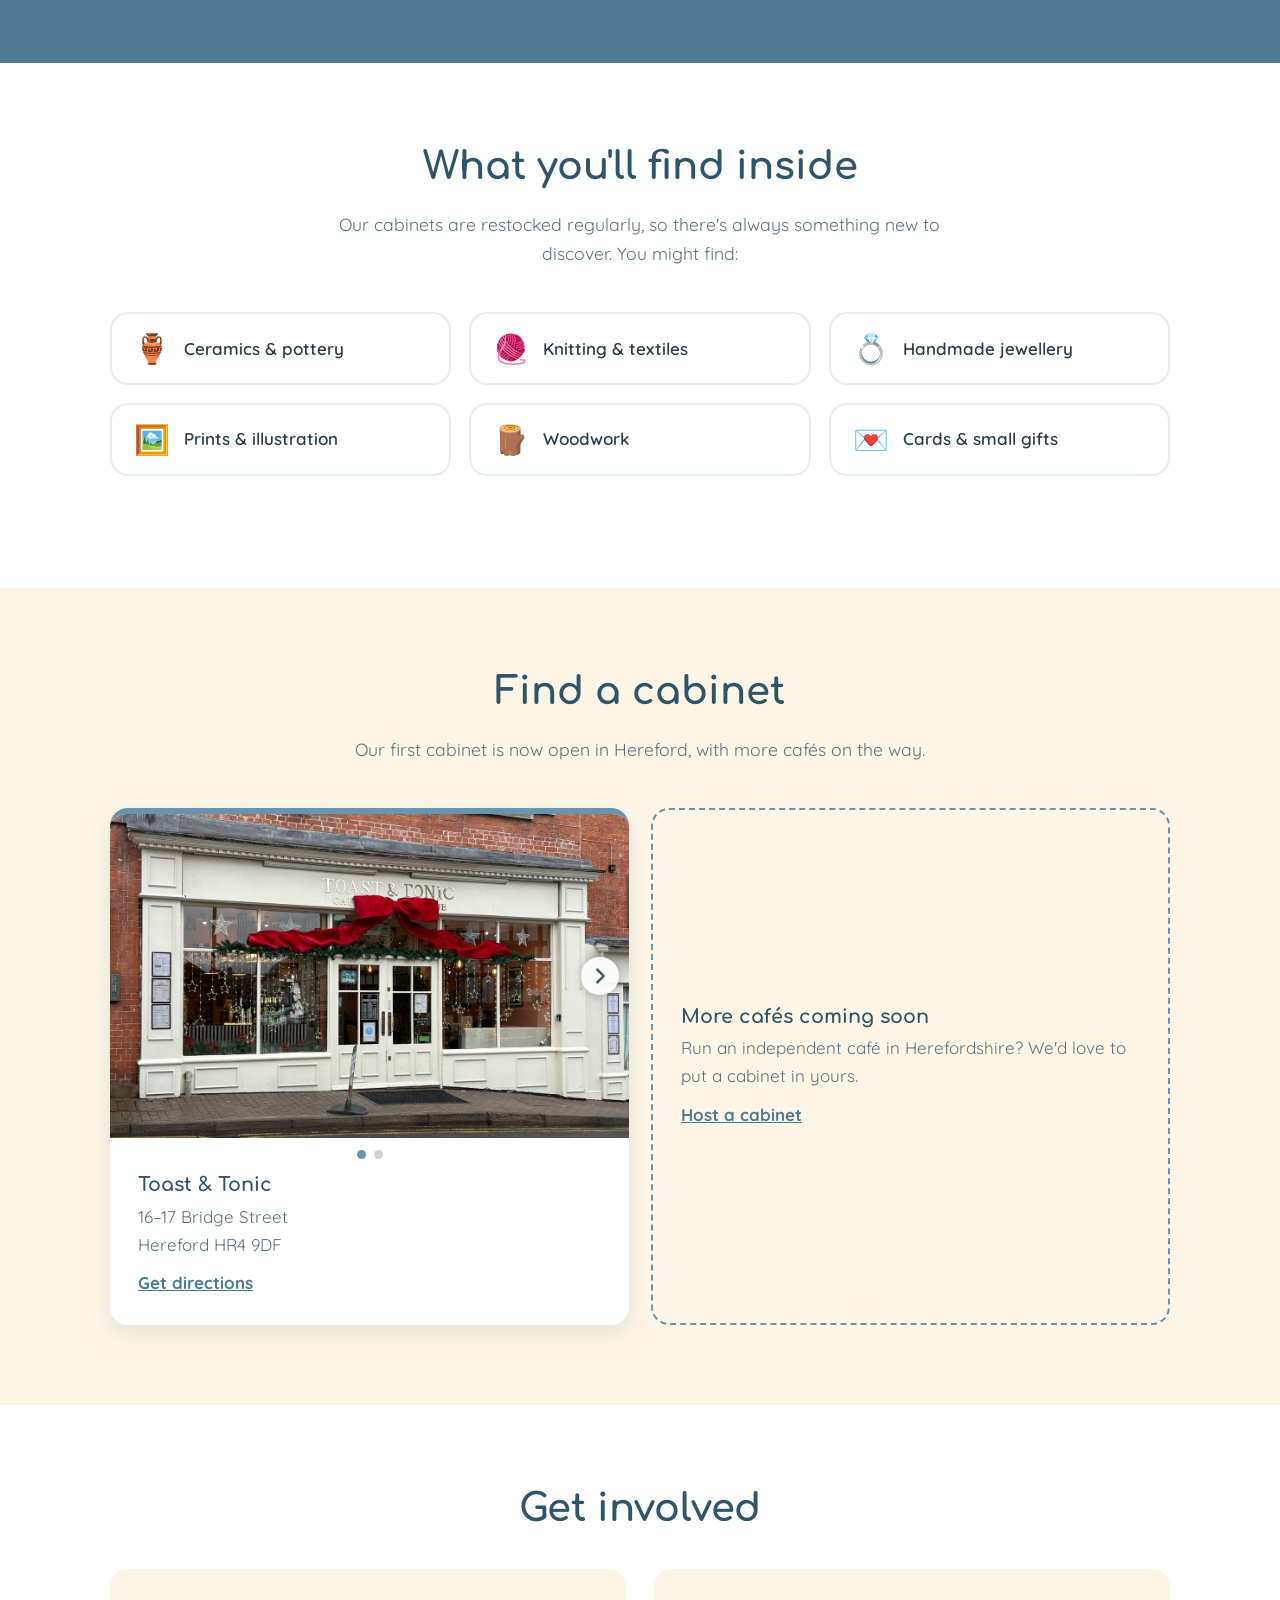
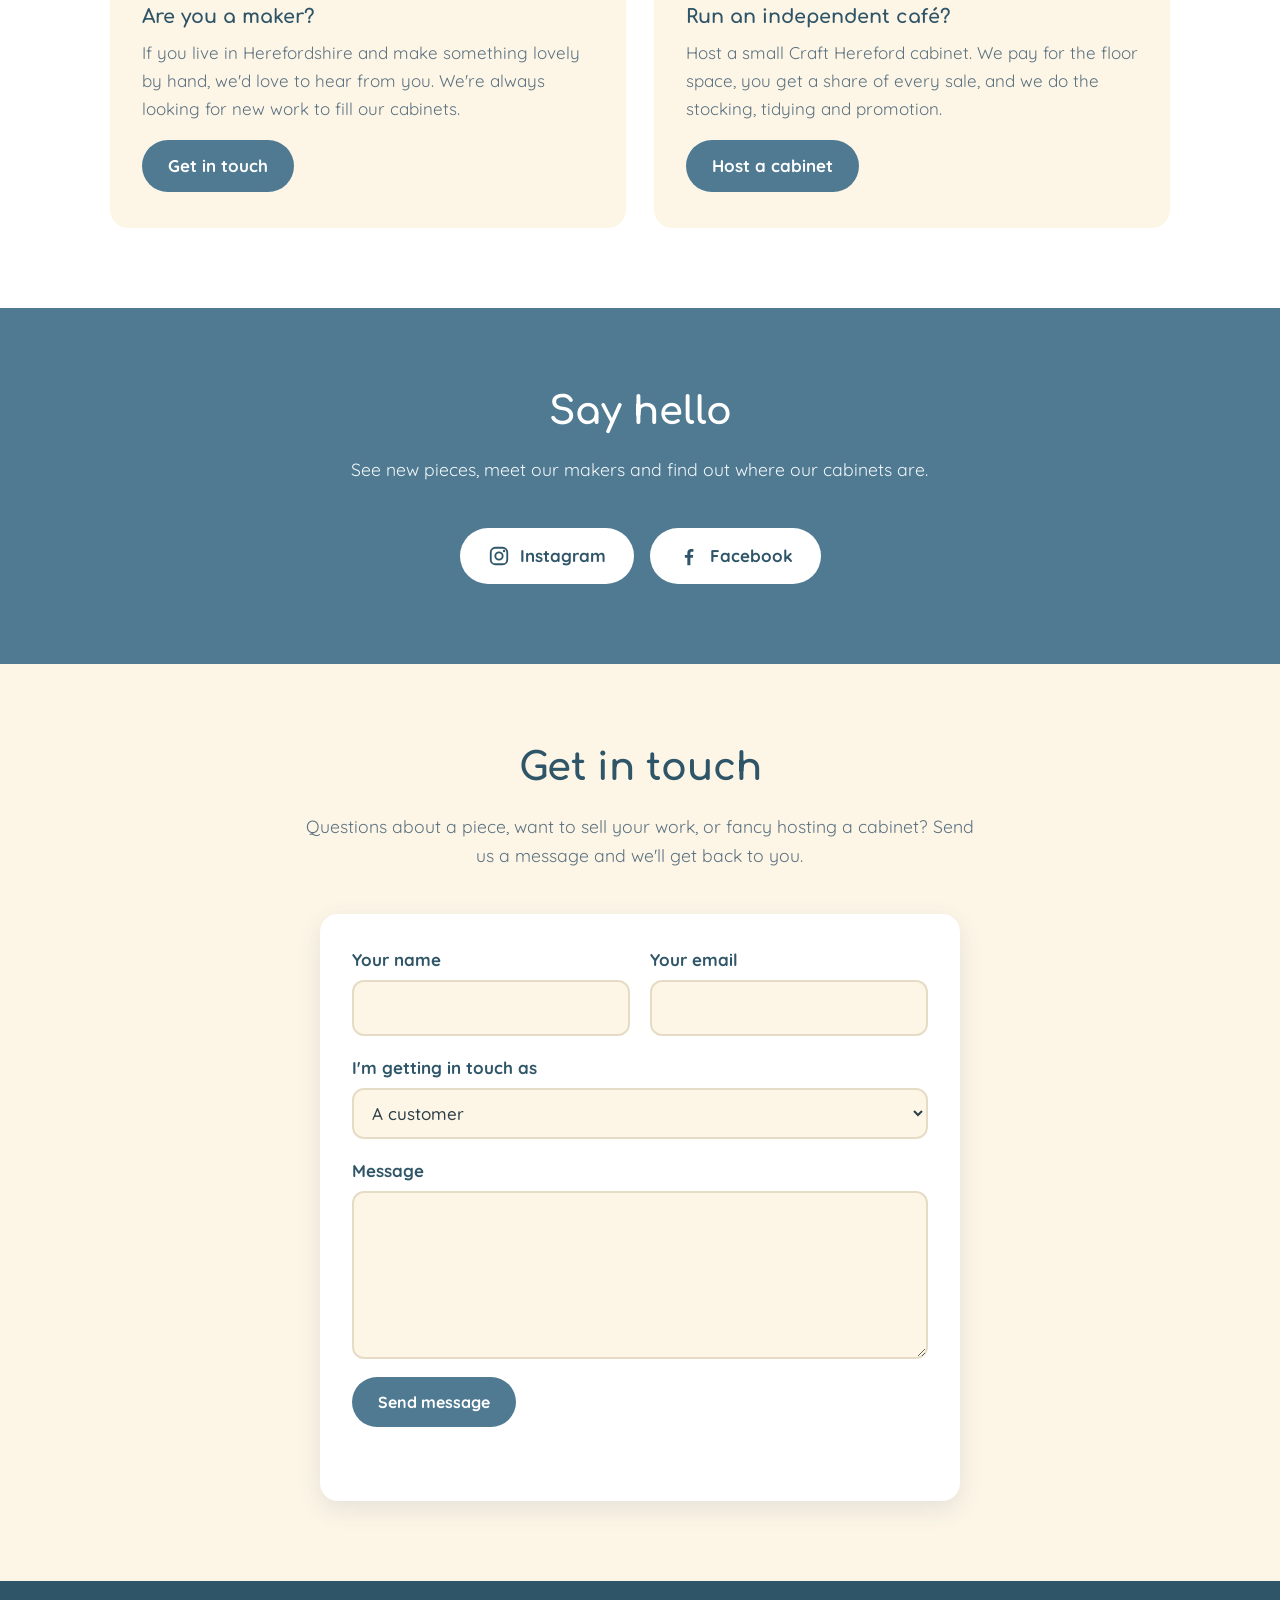
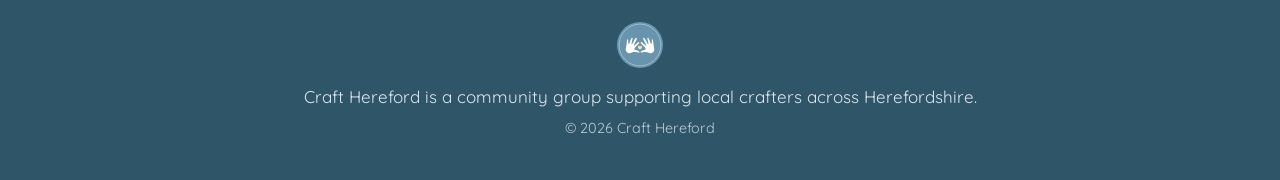
==== commit aaede119: "Put the photo and map in a carousel on the cabinet card The Toast & Tonic card was getting tall with" ====
--- a/index.html
+++ b/index.html
@@ -139,24 +139,33 @@
           CABINET LOCATIONS.
           To add a café, copy a <li class="location"> block and put it before the "More cafés" card.
           In the directions link, use + for spaces and %26 for "&".
-          Photos go in assets/locations/ and should be landscape; they are cropped slightly to 16:10.
+          Each card has a carousel of photos and a map. Photos go in assets/locations/, should be
+          landscape, and are cropped slightly to 16:10. Add one <img class="location-slide"> line per photo.
           For the map, get the café's coordinates from Google Maps (right-click on it and click the
           numbers at the top) and put the first number in data-lat and the second in data-lon.
 
           <li class="location">
-            <img class="location-photo" src="assets/locations/cafe-name.jpg" alt="The Café name shopfront" width="512" height="384" loading="lazy">   (optional: delete this line if there's no photo)
+            <div class="location-media">
+              <div class="location-slides">
+                <img class="location-slide" src="assets/locations/cafe-name.jpg" alt="The Café name shopfront" loading="lazy">
+                <div class="location-slide location-map" data-lat="52.00000" data-lon="-2.70000" data-name="Café name"></div>
+              </div>
+            </div>
             <h3>Café name</h3>
             <p>Street<br>Town Postcode</p>
-            <div class="location-map" data-lat="52.00000" data-lon="-2.70000" data-name="Café name"></div>   (optional: the map)
             <a href="https://www.google.com/maps/search/?api=1&amp;query=Café+name+Street+Town+Postcode" target="_blank" rel="noopener">Get directions</a>
           </li>
         -->
         <ul class="locations">
           <li class="location">
-            <img class="location-photo" src="assets/locations/toast-and-tonic.jpg" alt="The Toast &amp; Tonic shopfront on Bridge Street, Hereford" width="1200" height="900" loading="lazy">
+            <div class="location-media">
+              <div class="location-slides">
+                <img class="location-slide" src="assets/locations/toast-and-tonic.jpg" alt="The Toast &amp; Tonic shopfront on Bridge Street, Hereford" width="1200" height="900" loading="lazy">
+                <div class="location-slide location-map" data-lat="52.05344" data-lon="-2.71867" data-name="Toast &amp; Tonic"></div>
+              </div>
+            </div>
             <h3>Toast &amp; Tonic</h3>
             <p>16–17 Bridge Street<br>Hereford HR4 9DF</p>
-            <div class="location-map" data-lat="52.05344" data-lon="-2.71867" data-name="Toast &amp; Tonic"></div>
             <a href="https://www.google.com/maps/search/?api=1&amp;query=Toast+%26+Tonic+16-17+Bridge+St+Hereford+HR4+9DF" target="_blank" rel="noopener">Get directions</a>
           </li>
           <li class="location location-more">
@@ -266,6 +275,6 @@
     document.getElementById('year').textContent = new Date().getFullYear();
   </script>
   <script src="assets/contact.js"></script>
-  <script src="assets/maps.js"></script>
+  <script src="assets/locations.js"></script>
 </body>
 </html>
--- a/styles.css
+++ b/styles.css
@@ -111,10 +111,26 @@
 /* Locations */
 .locations { list-style: none; margin: 0; padding: 0; display: grid; grid-template-columns: repeat(auto-fit, minmax(260px, 1fr)); gap: 22px; }
 .location { background: var(--white); border-radius: var(--radius); padding: 28px; box-shadow: var(--shadow); border-top: 6px solid var(--blue); overflow: hidden; }
-.location-photo { display: block; width: calc(100% + 56px); max-width: none; margin: -28px -28px 22px; aspect-ratio: 16 / 10; object-fit: cover; }
-.location p { color: var(--muted); }
-.location-map { height: 220px; margin: 0 0 18px; border-radius: 12px; overflow: hidden; background: var(--cream-light); border: 1px solid rgba(47, 85, 104, 0.15); }
+.location p { color: var(--muted); margin-bottom: 0.6em; }
+.location h3 { margin-bottom: 0.3em; }
+
+/* Photo and map carousel at the top of each cabinet card */
+.location-media { position: relative; margin: -28px -28px 20px; }
+.location-slides { display: flex; aspect-ratio: 16 / 10; overflow-x: auto; scroll-snap-type: x mandatory; scrollbar-width: none; overscroll-behavior-x: contain; background: var(--cream-light); }
+.location-slides::-webkit-scrollbar { display: none; }
+.location-slide { flex: 0 0 100%; width: 100%; height: 100%; max-width: none; scroll-snap-align: start; object-fit: cover; }
 .location-map iframe { display: block; width: 100%; height: 100%; border: 0; }
+.location-media-btn { position: absolute; top: 50%; transform: translateY(-50%); width: 38px; height: 38px; padding: 8px; border: 0; border-radius: 50%; background: rgba(255, 255, 255, 0.92); color: var(--blue-deep); box-shadow: 0 2px 8px rgba(0, 0, 0, 0.2); cursor: pointer; }
+.location-media-btn svg { display: block; width: 100%; height: 100%; }
+.location-media-btn:hover { background: var(--white); }
+.location-media-btn:focus-visible { outline: 3px solid var(--blue-dark); outline-offset: 2px; }
+.location-media-btn[hidden] { display: none; }
+.location-media-prev { left: 10px; }
+.location-media-next { right: 10px; }
+.location-dots { display: flex; justify-content: center; gap: 8px; margin: -8px 0 14px; }
+.location-dot { width: 9px; height: 9px; padding: 0; border: 0; border-radius: 50%; background: rgba(47, 85, 104, 0.25); cursor: pointer; }
+.location-dot[aria-current="true"] { background: var(--blue); }
+.location-dot:focus-visible { outline: 3px solid var(--blue-dark); outline-offset: 2px; }
 .location a { font-weight: 700; }
 .location-more { background: transparent; box-shadow: none; border: 2px dashed var(--blue); display: flex; flex-direction: column; justify-content: center; }
 
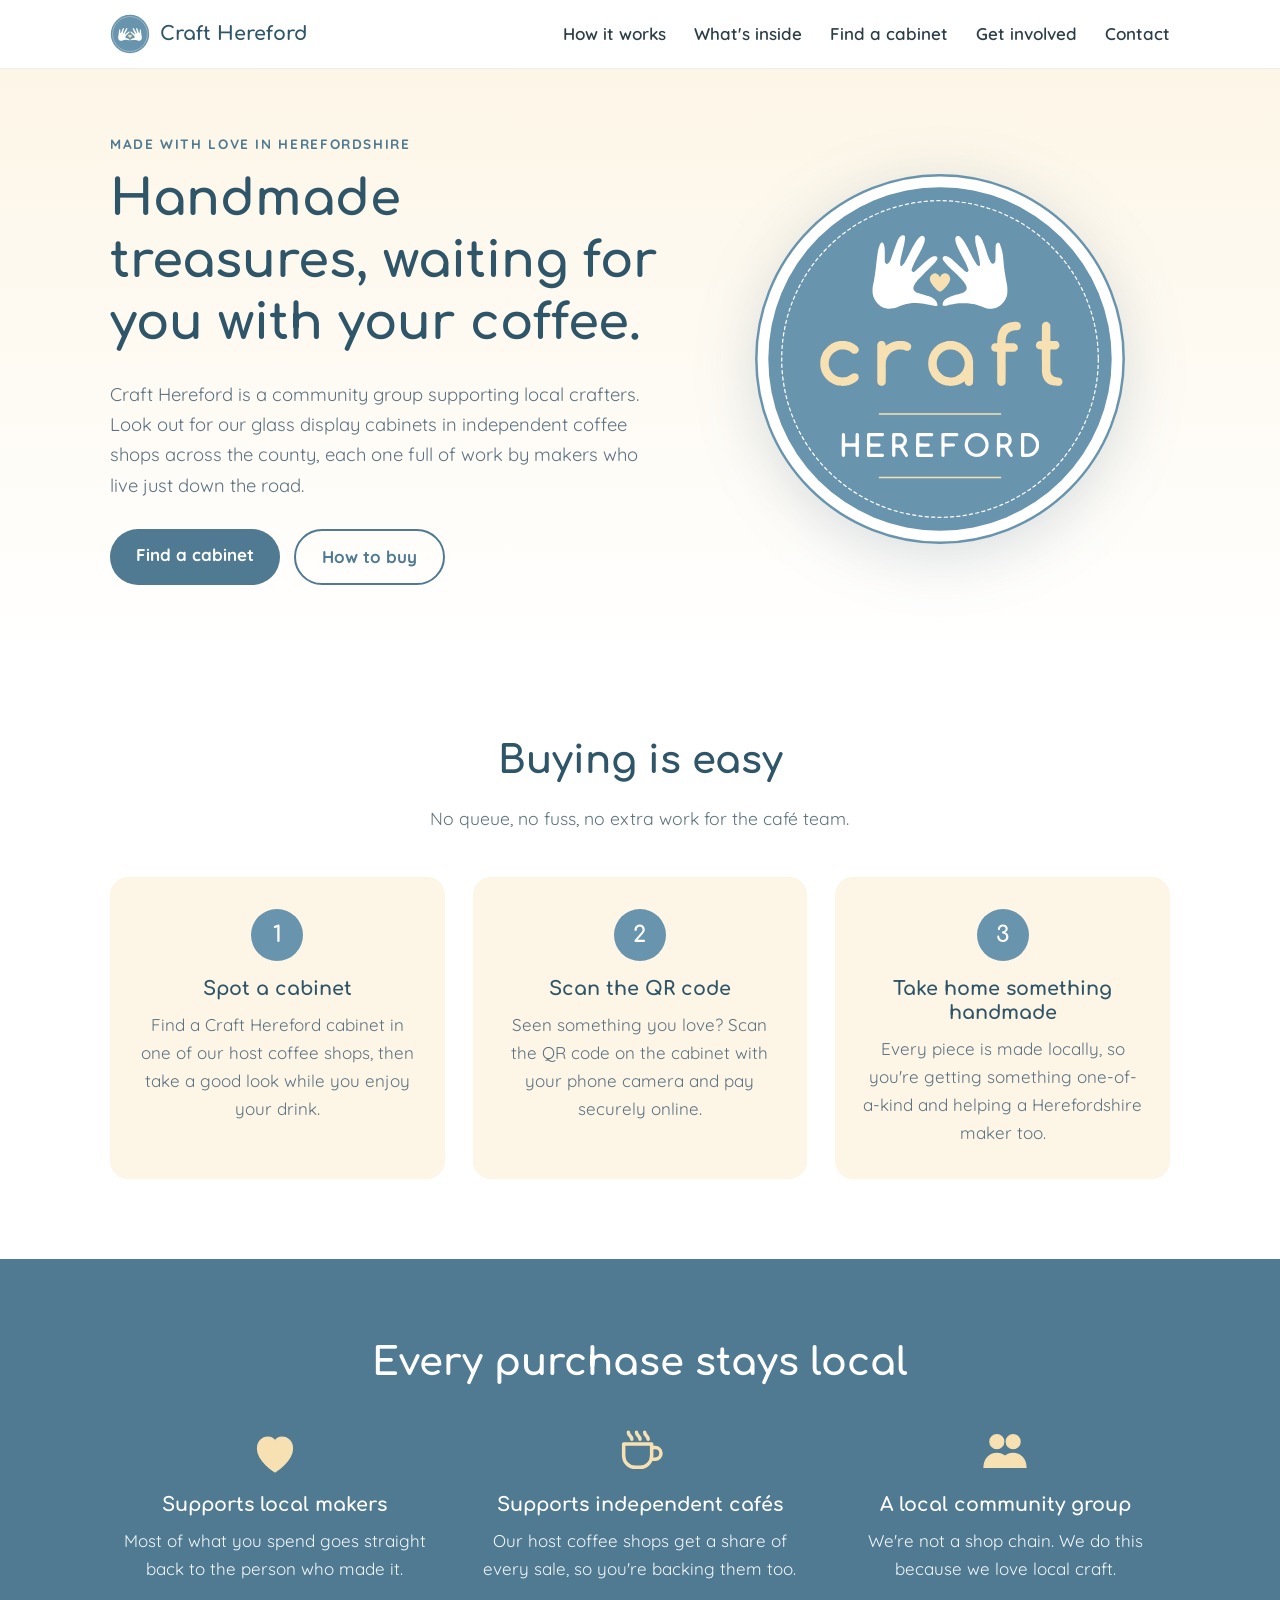
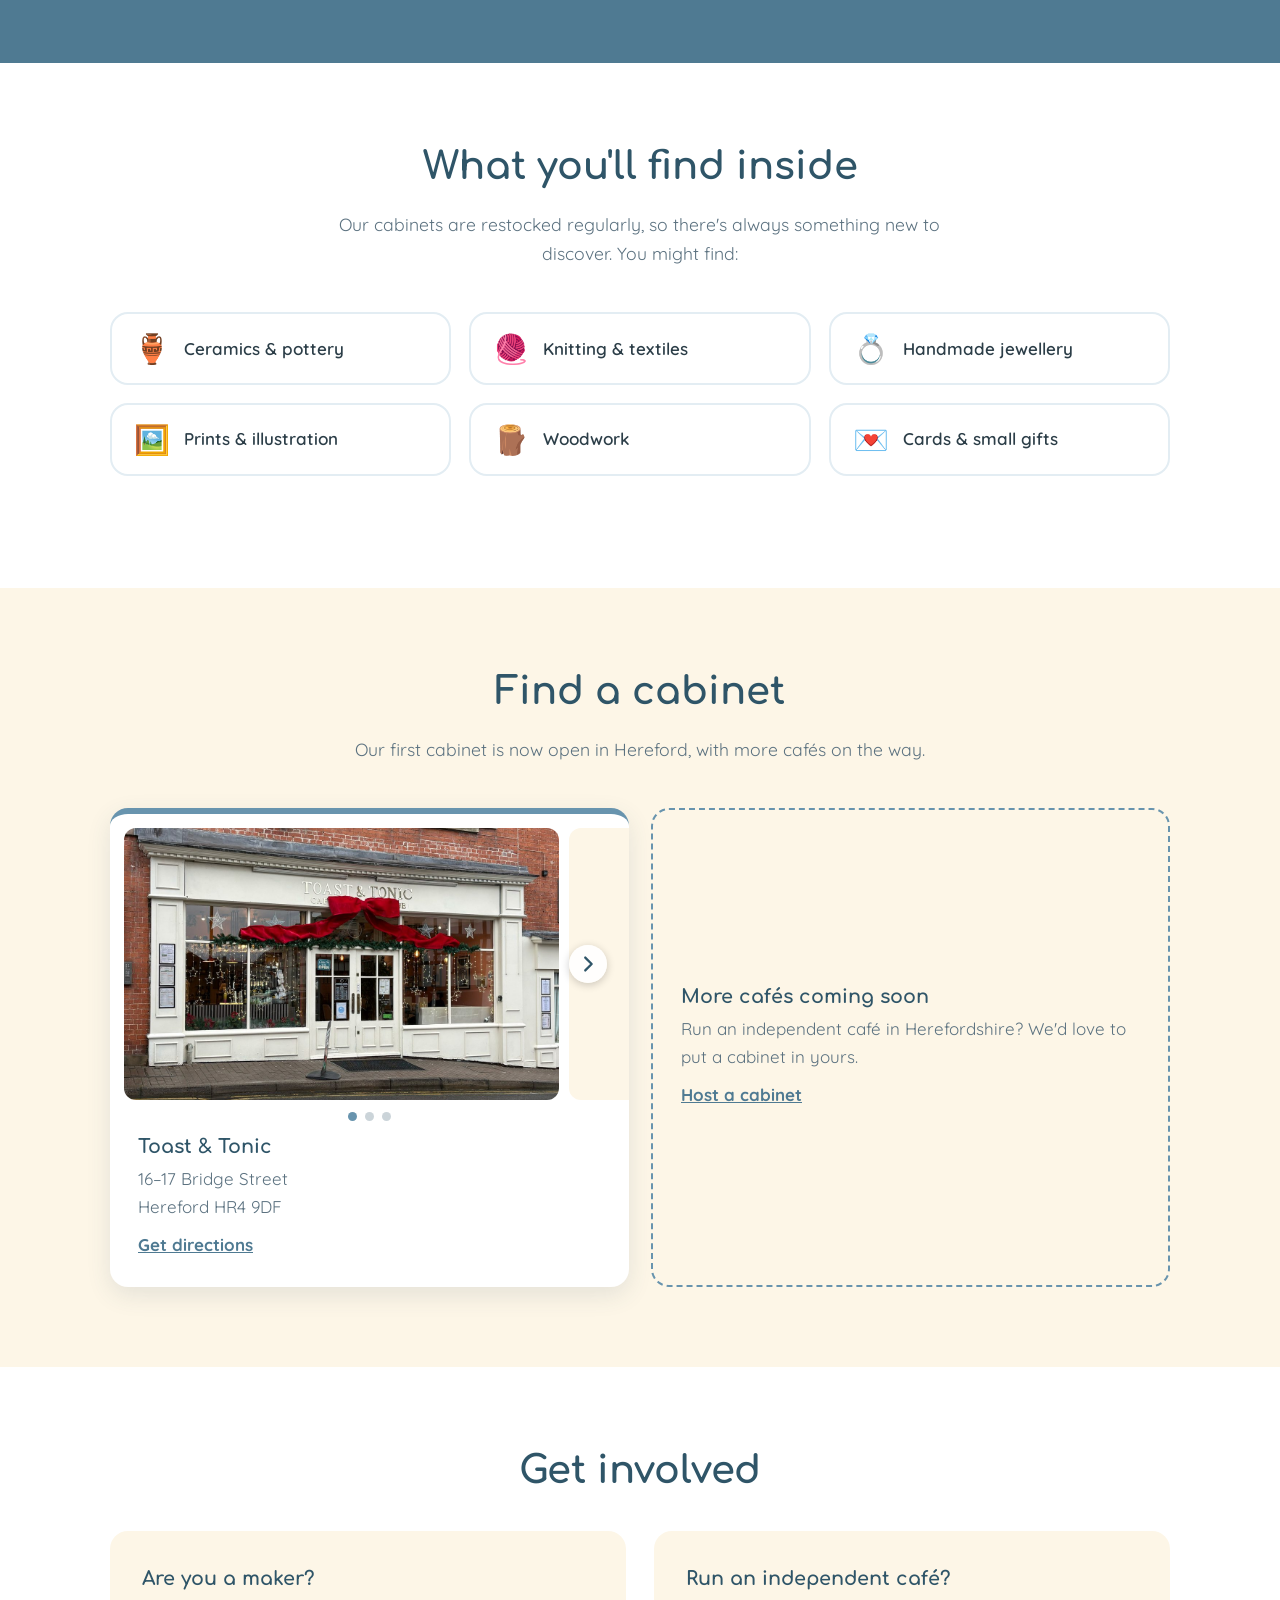
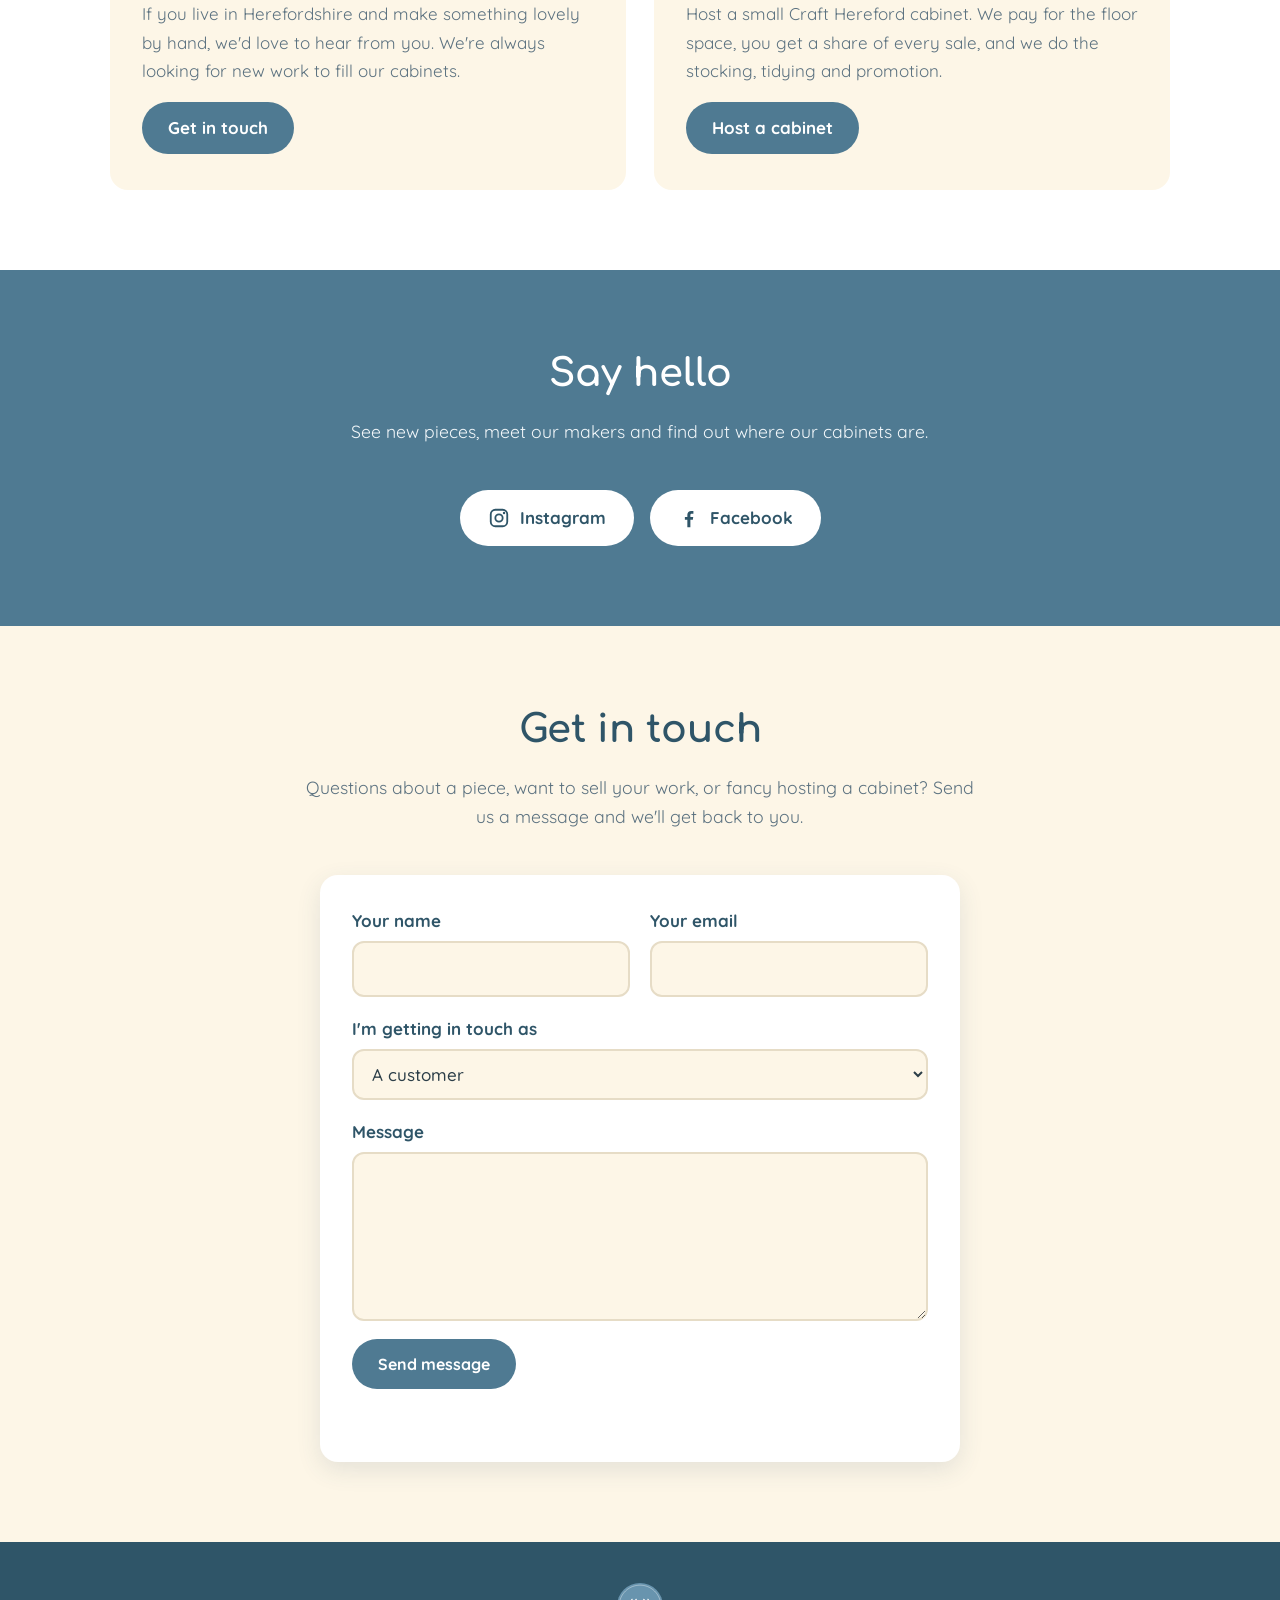
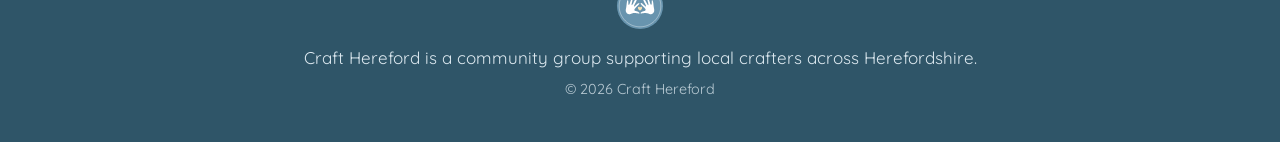
==== commit 38ca2eae: "Add a photo of the cabinet to the Toast & Tonic carousel The photo is portrait, so it is shown whole" ====
--- a/index.html
+++ b/index.html
@@ -141,6 +141,8 @@
           In the directions link, use + for spaces and %26 for "&".
           Each card has a carousel of photos and a map. Photos go in assets/locations/, should be
           landscape, and are cropped slightly to 16:10. Add one <img class="location-slide"> line per photo.
+          A portrait photo would lose most of its height, so make a 16:10 copy with blurred sides first
+          (like toast-and-tonic-cabinet.jpg).
           For the map, get the café's coordinates from Google Maps (right-click on it and click the
           numbers at the top) and put the first number in data-lat and the second in data-lon.
 
@@ -162,6 +164,7 @@
               <div class="location-slides">
                 <img class="location-slide" src="assets/locations/toast-and-tonic.jpg" alt="The Toast &amp; Tonic shopfront on Bridge Street, Hereford" width="1200" height="900" loading="lazy">
                 <div class="location-slide location-map" data-lat="52.05344" data-lon="-2.71867" data-name="Toast &amp; Tonic"></div>
+                <img class="location-slide" src="assets/locations/toast-and-tonic-cabinet.jpg" alt="The Craft Hereford cabinet just inside the door at Toast &amp; Tonic, with handmade pieces on its shelves" width="1200" height="750" loading="lazy">
               </div>
             </div>
             <h3>Toast &amp; Tonic</h3>
--- a/styles.css
+++ b/styles.css
@@ -115,19 +115,24 @@
 .location h3 { margin-bottom: 0.3em; }
 
 /* Photo and map carousel at the top of each cabinet card */
-.location-media { position: relative; margin: -28px -28px 20px; }
-.location-slides { display: flex; aspect-ratio: 16 / 10; overflow-x: auto; scroll-snap-type: x mandatory; scrollbar-width: none; overscroll-behavior-x: contain; background: var(--cream-light); }
+.location-media { position: relative; margin: -28px -28px 16px; padding-top: 14px; }
+.location-slides { position: relative; display: flex; gap: 10px; padding: 0 14px; scroll-padding: 0 14px; overflow-x: auto; scroll-snap-type: x mandatory; scrollbar-width: none; overscroll-behavior-x: contain; }
 .location-slides::-webkit-scrollbar { display: none; }
-.location-slide { flex: 0 0 100%; width: 100%; height: 100%; max-width: none; scroll-snap-align: start; object-fit: cover; }
+/* Each slide is narrower than the card, so the next one peeks in at the side */
+.location-slide { flex: 0 0 calc(100% - 56px); width: calc(100% - 56px); max-width: none; aspect-ratio: 16 / 10; height: auto; scroll-snap-align: start; object-fit: cover; border-radius: 12px; overflow: hidden; background: var(--cream-light); }
+.location-slide:only-child { flex-basis: 100%; width: 100%; }
+.location-slide:last-child:not(:only-child) { scroll-snap-align: end; }
 .location-map iframe { display: block; width: 100%; height: 100%; border: 0; }
-.location-media-btn { position: absolute; top: 50%; transform: translateY(-50%); width: 38px; height: 38px; padding: 8px; border: 0; border-radius: 50%; background: rgba(255, 255, 255, 0.92); color: var(--blue-deep); box-shadow: 0 2px 8px rgba(0, 0, 0, 0.2); cursor: pointer; }
+.location-slide.is-peek { cursor: pointer; }
+.location-slide.is-peek iframe { pointer-events: none; }
+.location-media-btn { position: absolute; top: calc(50% + 7px); transform: translateY(-50%); width: 38px; height: 38px; padding: 8px; border: 0; border-radius: 50%; background: rgba(255, 255, 255, 0.92); color: var(--blue-deep); box-shadow: 0 2px 8px rgba(0, 0, 0, 0.2); cursor: pointer; }
 .location-media-btn svg { display: block; width: 100%; height: 100%; }
 .location-media-btn:hover { background: var(--white); }
 .location-media-btn:focus-visible { outline: 3px solid var(--blue-dark); outline-offset: 2px; }
 .location-media-btn[hidden] { display: none; }
-.location-media-prev { left: 10px; }
-.location-media-next { right: 10px; }
-.location-dots { display: flex; justify-content: center; gap: 8px; margin: -8px 0 14px; }
+.location-media-prev { left: 22px; }
+.location-media-next { right: 22px; }
+.location-dots { display: flex; justify-content: center; gap: 8px; margin: -4px 0 14px; }
 .location-dot { width: 9px; height: 9px; padding: 0; border: 0; border-radius: 50%; background: rgba(47, 85, 104, 0.25); cursor: pointer; }
 .location-dot[aria-current="true"] { background: var(--blue); }
 .location-dot:focus-visible { outline: 3px solid var(--blue-dark); outline-offset: 2px; }
